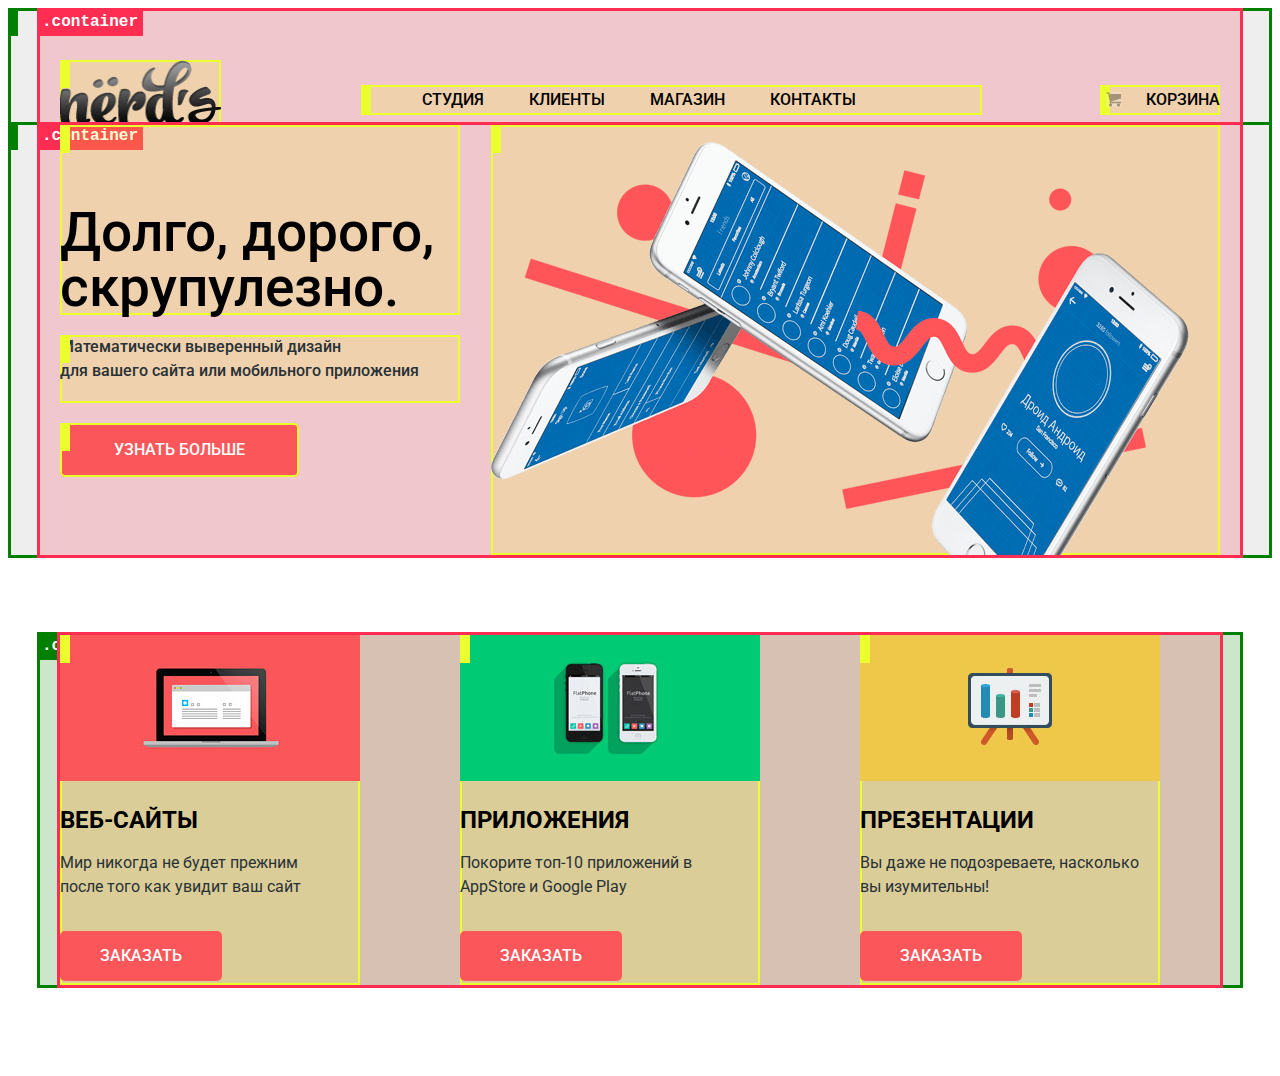
==== index.html @ 97972aae "add catalog to index.html" ====
<!DOCTYPE html>
<html lang="ru">
  <head>
    <meta charset="utf-8">
    <title>HTML Academy: Нёрдс</title>
    <link href="css/style.css" rel="stylesheet">
    <link href="https://fonts.googleapis.com/css?family=Roboto:400,500,700&amp;subset=cyrillic" rel="stylesheet"> 
  </head>
  <body>
    <header class="header">
      <div class="container clearfix">
        <div class="header-logo">
          <img src="img/nerds-logo.png" width="161" height="65" alt="nerd">
        </div>
        <nav class="navigation">
          <ul>
            <li>
              <a href="#">Студия</a>
            </li>
            <li>
              <a href="#">Клиенты</a>
            </li>
            <li>
              <a href="#">Магазин</a>
            </li>
            <li>
              <a href="#">Контакты</a>
            </li>
          </ul>
        </nav>
        <div class="user-block">
          <a class="login" href="#">Корзина</a>
        </div>
      </div>
    </header>
    
    <div class="slider">
      <div class="container clearfix">
        <div class="slider-slogan">
          <b>Долго, дорого, скрупулезно.</b>
        </div>
        <div class="slider-image">
           <img src="img/slide1.png" width="698" height="413">
        </div>
        <div class="slider-description">
          <p>Математически выверенный дизайн<br>для вашего сайта или мобильного приложения</p>
        </div>
        <a class="btn-large" href="#">Узнать больше</a>
      </div>
    </div>
  
    <main class="container">
      <div class="catalog clearfix">
        <div class="catalog-item">
          <div class="item-illustration">
            <img src="img/illustration-1.jpg" width="300" height="146">
          </div>
          <div class="item-category">            
            <h2>Веб-сайты</h2>
          </div>
          <div class="item-slogan">
            <p>Мир никогда не будет прежним<br>после того как увидит ваш сайт</p>
          </div>
          <a class="btn-small" href="#">Заказать</a>
        </div>
        <div class="catalog-item">
          <div class="item-illustration">
            <img src="img/illustration-2.jpg" width="300" height="146">
          </div>
          <div class="item-category">            
            <h2>Приложения</h2>
          </div>
          <div class="item-slogan">
            <p>Покорите топ-10 приложений в AppStore и Google Play</p>
          </div>
          <a class="btn-small" href="#">Заказать</a>
        </div>
        <div class="catalog-item">
          <div class="item-illustration">
            <img src="img/illustration-3.jpg" width="300" height="146">
          </div>
          <div class="item-category">            
            <h2>Презентации</h2>
          </div>
          <div class="item-slogan">
            <p>Вы даже не подозреваете, насколько вы изумительны!</p>
          </div>
          <a class="btn-small" href="#">Заказать</a>
        </div>
      </div>
    </main>
  </body>
</html>
---- css/style.css ----
.clearfix::after {
  content: "";

  display: table;
  clear: both;
}

.body {
  min-width: 1200px;
  font-family: 'Roboto', sans-serif;
}

.header {
  color: #000000;
  background-color: #eeeeee;
}

.container {
  width: 1160px;
  margin: 0 auto;
  padding: 0 20px;
}

.header-logo {
  float: left;
  width: 161px;
  height: 65px;
  margin-right: 140px;
  margin-top: 49px;
}

.navigation {
  float: left;
  width: 560px;
  /*height: 20px;*/
  margin-top: 74px;
  padding: 0;
  padding-left: 61px;
}

.navigation ul {
  margin: 0;
  padding: 0;
  list-style: none;
}

.navigation li {
  display: inline;
  margin-right: 41px;
}

.navigation li:last-child {
  margin-right: 0;
}

.header a {
  color: #000000;
  text-decoration: none;
  text-transform: uppercase;

  font-family: 'Roboto', sans-serif;
  font-size: 16px;
  line-height: 30px;
  font-weight: 500;
}

.user-block {
  float: right;
  width: 120px;
  margin-top: 74px;
}

.login {
  position: relative;
  display: inline-block;
  vertical-align: top;
  padding-left: 46px;

  color: #000000;
  font-family: 'Roboto', sans-serif;
  font-size: 16px;
  line-height: 30px;
  font-weight: 500;
}

.login::before {
  content: "";
  position: absolute;
  top: 7px;
  left: 6px;

  width: 15px;
  height: 15px;

  background: #eeeeee url(../img/cart-icon.png);
  opacity: 0.3;
}

.slider {
  min-height: 430px;
  background-color: #eeeeee;
  margin-bottom: 80px;
}

.slider-slogan {
  float: left;
  padding-top: 80px;
  width: 400px;
  margin-bottom: 20px;
}

.slider-slogan b{
  color: #000000;
  font-family: 'Roboto', sans-serif;
  font-size: 55px;
  line-height: 55px;
  font-weight: 500;
}

.slider-description {
  float: left;
  width: 400px;
  padding: 0;
  margin-bottom: 20px;
}

.slider-description p{
  margin: 0;
  margin-bottom: 20px;
  color: #283136;
  font-family: 'Roboto', sans-serif;
  font-size: 16px;
  line-height: 24px;
  font-weight: 500;
}

.slider-image {
  float: right;
  width: 698px;
  height: 413px;
  padding-right: 31px;
  padding-top: 17px;
}

.btn-large {
  display: inline-block;
  padding: 18px 54px;

  margin: 0;
  color: #283136;
  font-family: 'Roboto', sans-serif;
  font-size: 16px;
  line-height: 18px;
  font-weight: 500;

  color: #ffffff;
  text-transform: uppercase;
  text-decoration: none;

  background-color: #fb565a;
  border: none;
  border-radius: 5px;
  cursor: pointer;
}

.btn-small {
  display: inline-block;
  padding: 16px 40px;

  margin: 0;
  color: #283136;
  font-family: 'Roboto', sans-serif;
  font-size: 16px;
  line-height: 18px;
  font-weight: 500;

  color: #ffffff;
  text-transform: uppercase;
  text-decoration: none;

  background-color: #fb565a;
  border: none;
  border-radius: 5px;
  cursor: pointer;
}

.catalog {
  margin-bottom: 80px;
}

.catalog-item {
  float: left;
  width: 300px;
  height: 350px;
  margin-right: 100px
}

.catalog-item:last-child {
  float: right;
  margin-right: 60px
}

.item-illustration {
  margin-bottom: 20px;
}

.item-category {
  margin-bottom: 15px;
}

.item-category h2 {
  margin: 0;
  padding: 0;

  color: #000000;
  font-family: 'Roboto', sans-serif;
  font-size: 24px;
  line-height: 30px;
  font-weight: 700;
  text-transform: uppercase;
}

.item-slogan {
  margin-bottom: 32px;
}

.item-slogan p {
  margin-right: 10px;
  color: #283136;
  font-family: 'Roboto', sans-serif;
  font-size: 16px;
  line-height: 24px;
  font-weight: 400;
}
















body {
  padding: 3px;
}

body > *,
body > * > *,
body > * > * > * {
  position: relative;
}

body > *::before,
body > * > *::before,
body > * > * > *::before {
  content: "";
  position: absolute;

  height: 24px;
  padding: 2px 5px;

  font-weight: bold;
  font-size: 16px;
  line-height: 24px;
  font-family: "Courier New", monotype;
  white-space: nowrap;
}

body > *::before {
  top: -3px;
  left: -3px;
}

body > * > *::before {
  top: -3px;
  left: -3px;
}

body > * > * > *::before {
  top: 0;
  left: 0;
}

body > * {
  background: rgba(0, 128, 0, 0.2);
  box-shadow: 0 0 0 3px green;
}

body > *::before {
  color: white;

  background: green;
}

body > * > * {
  background: rgba(255, 45, 82, 0.2);
  box-shadow: 0 0 0 3px rgb(255, 45, 82);
}

body > * > *::before {
  color: white;

  background: rgb(255, 45, 82);
}

body > * > * > * {
  background: rgba(234, 255, 45, 0.2);
  box-shadow: inset 0 0 0 2px rgb(234, 255, 45);

}

body > * > * > *::before {
  color: black;

  background: rgb(234, 255, 45);
}

.main-header::before {
  content: ".main-header";
}

.container::before {
  content: ".container";
}

.main-header .container::before {
  top: auto;
  bottom: -28px;
}

.main-navigation::before {
  content: ".main-navigation";
}
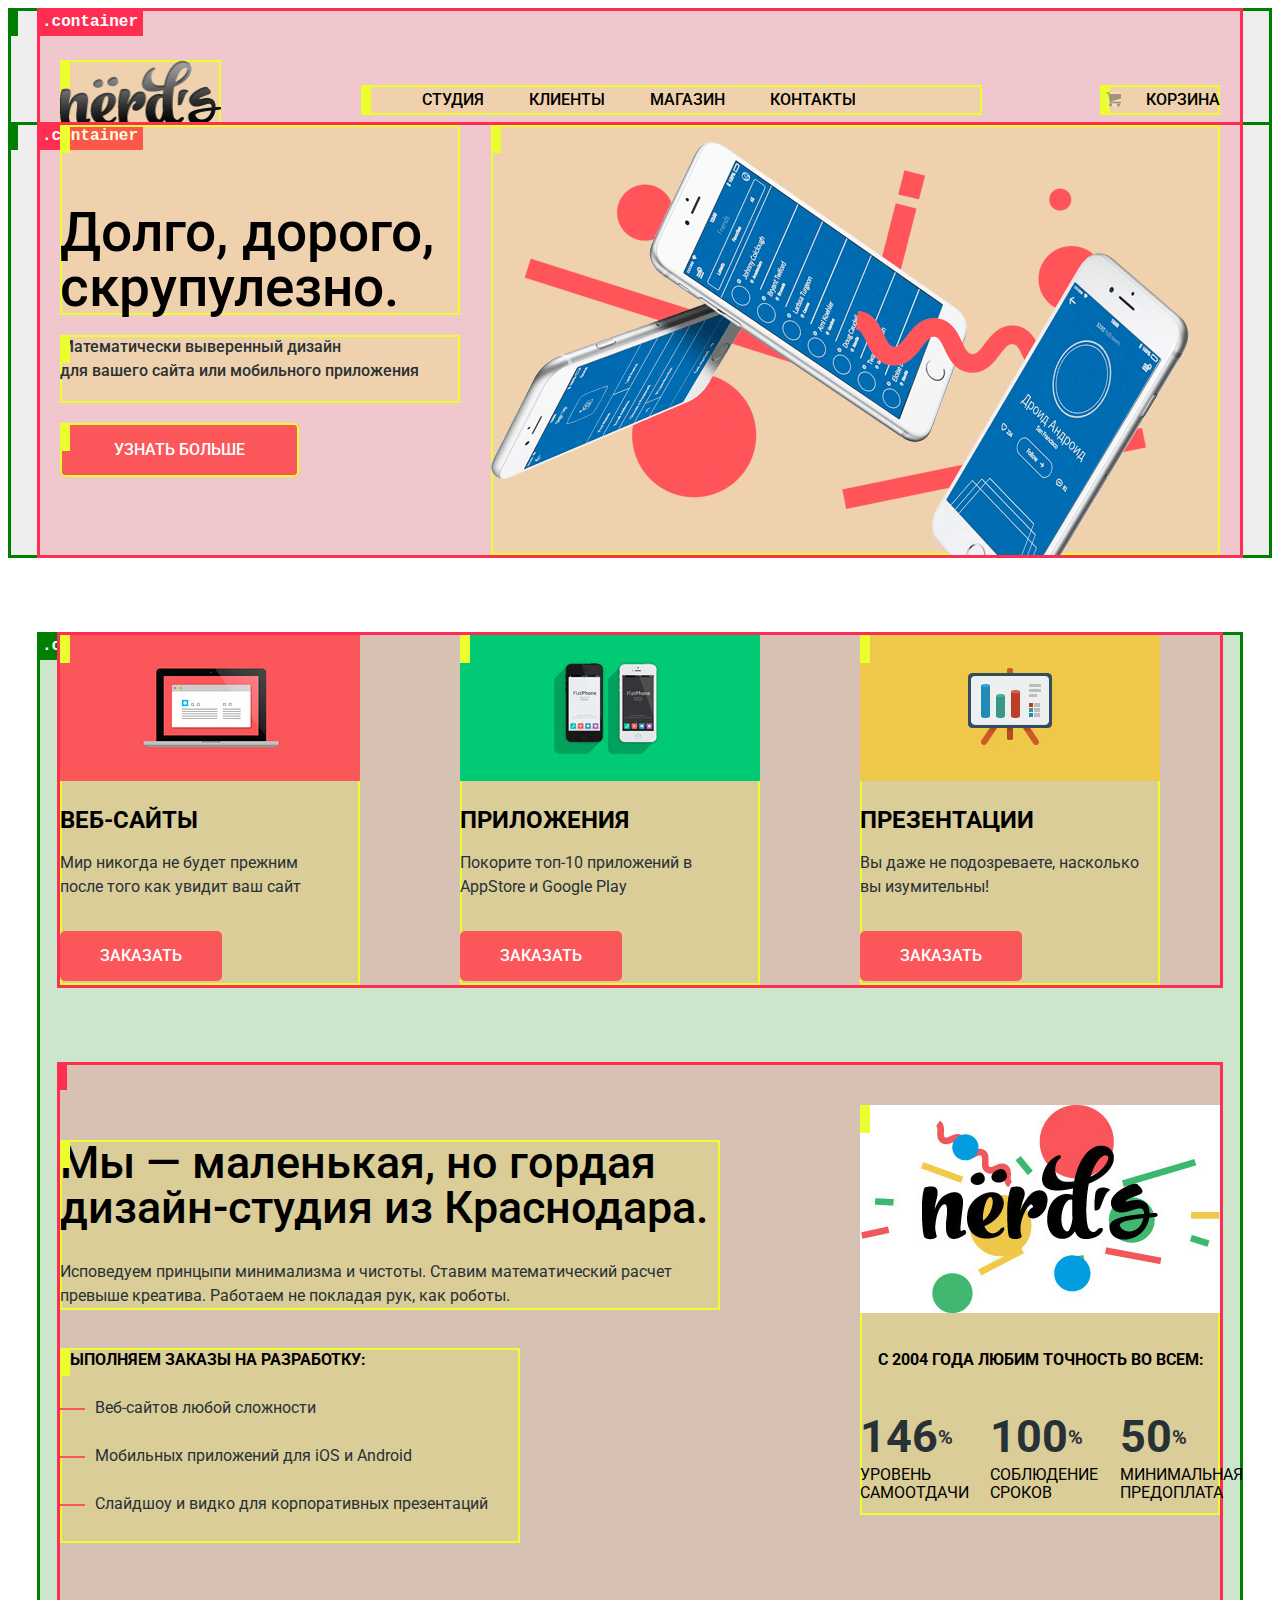
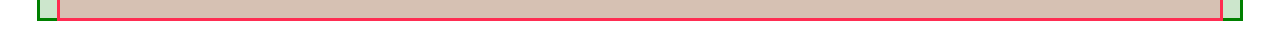
==== commit b693081f: "add studio to index.html" ====
--- a/index.html
+++ b/index.html
@@ -49,7 +49,8 @@
       </div>
     </div>
   
-    <main class="container">
+    <main class="container ">
+
       <div class="catalog clearfix">
         <div class="catalog-item">
           <div class="item-illustration">
@@ -88,6 +89,31 @@
           <a class="btn-small" href="#">Заказать</a>
         </div>
       </div>
+
+      <div class="studio clearfix">
+        <div class="studio-slogan">
+          <b>Мы — маленькая, но гордая дизайн-студия из Краснодара.</b>
+          <p>Исповедуем принцыпи минимализма и чистоты. Ставим математический расчет<br>превыше креатива. Работаем не покладая рук, как роботы.</p>
+        </div>
+        <div class="studio-progress">
+          <img src="img/nerds-illustration.jpg" width="360" height="208">
+          <p>С 2004 года любим точность во всем:</p>
+          <ul class="attainment">
+            <li><span>146</span><sup>%</sup><p>Уровень самоотдачи</p></li>
+            <li><span>100</span><sup>%</sup><p>Соблюдение сроков</p></li>
+            <li><span>50</span><sup>%</sup><p>Минимальная предоплата</p></li>
+          </ul>
+        </div>
+        <div class="studio-services">
+          <b>Выполняем заказы на разработку:</b>
+          <ul>
+            <li>Веб-сайтов любой сложности</li>
+            <li>Мобильных приложений для iOS и Android</li>
+            <li>Слайдшоу и видко для корпоративных презентаций</li>
+          </ul>
+        </div>
+      </div>
+
     </main>
   </body>
 </html>
--- a/css/style.css
+++ b/css/style.css
@@ -234,8 +234,153 @@
   font-weight: 400;
 }
 
-
-
+.studio {
+  padding-top: 40px;
+}
+
+.studio-slogan {
+  float: left;
+  width: 660px;
+  height: 170px;
+  margin-top: 35px;
+  margin-bottom: 38px;
+  margin-right: 140px;
+}
+
+.studio-slogan b {
+  color: #000000;
+  font-family: 'Roboto', sans-serif;
+  font-size: 45px;
+  line-height: 45px;
+  font-weight: 500;
+}
+
+.studio-slogan p {
+  margin-top: 30px;
+  color: #283136;
+  font-family: 'Roboto', sans-serif;
+  font-size: 16px;
+  line-height: 24px;
+  font-weight: 400;
+}
+
+.studio-progress {
+  float: right;
+  width: 360px;
+  height: 410px;
+}
+
+.studio-progress img {
+  margin-bottom: 15px;
+}
+
+.studio-progress p{
+  color: #000000;
+  font-family: 'Roboto', sans-serif;
+  font-size: 16px;
+  line-height: 24px;
+  font-weight: 700;
+  text-transform: uppercase;
+  padding-left: 18px;
+  margin-bottom: 30px;
+}
+
+.studio-progress li{
+  color: #283136;
+  font-family: 'Roboto', sans-serif;
+  font-size: 16px;
+  line-height: 18px;
+  font-weight: 400;
+}
+
+.attainment {
+  display: flex;
+  justify-content: space-between;
+  margin: 0;
+  padding: 0;
+  padding-top: 10px;
+  box-sizing: border-box;
+  list-style-type: none;
+}
+
+.attainment li {
+  margin: 0;
+  width: 100px;
+  font-size: 16px;
+  text-transform: none;
+  display: inline;
+  text-align: left;
+  font-weight: bold;
+  padding-top: 20px;
+}
+
+.attainment span {
+  font-size: 45px;
+  line-height: 10px;
+  margin: 0;
+  padding: 0;
+  text-align: left;
+}
+
+.attainment sup {
+  vertical-align: top;
+  font-size: 20px;
+  line-height: 10px;
+  margin: 0;
+}
+
+.attainment p {
+  margin: 0;
+  padding: 0;
+  padding-top: 10px;
+  font-weight: normal;
+  line-height: 18px;
+  font-size: inherit;
+}
+
+.studio-services {
+  float: left;
+  width: 460px;
+  margin-bottom: 75px;
+}
+
+.studio-services b {
+  color: #000000;
+  font-family: 'Roboto', sans-serif;
+  font-size: 16px;
+  line-height: 24px;
+  font-weight: 700;
+  text-transform: uppercase;
+
+  margin-bottom: 60px;
+}
+
+.studio-services ul {
+  margin-top: 27px;
+  margin-bottom: 0px;
+  padding: 0;
+  list-style: none;
+}
+
+.studio-services li {
+  color: #283136;
+  font-family: 'Roboto', sans-serif;
+  font-size: 16px;
+  line-height: 18px;
+  font-weight: 400;
+  margin-bottom: 30px;
+}
+
+.studio-services li::before {
+  content: "";
+  display: inline-block;
+  vertical-align: middle;
+  box-sizing: border-box;
+  width: 25px;
+  height: 2px;
+  margin-right: 10px;
+  background-color: #fb565a;
+}
 
 
 
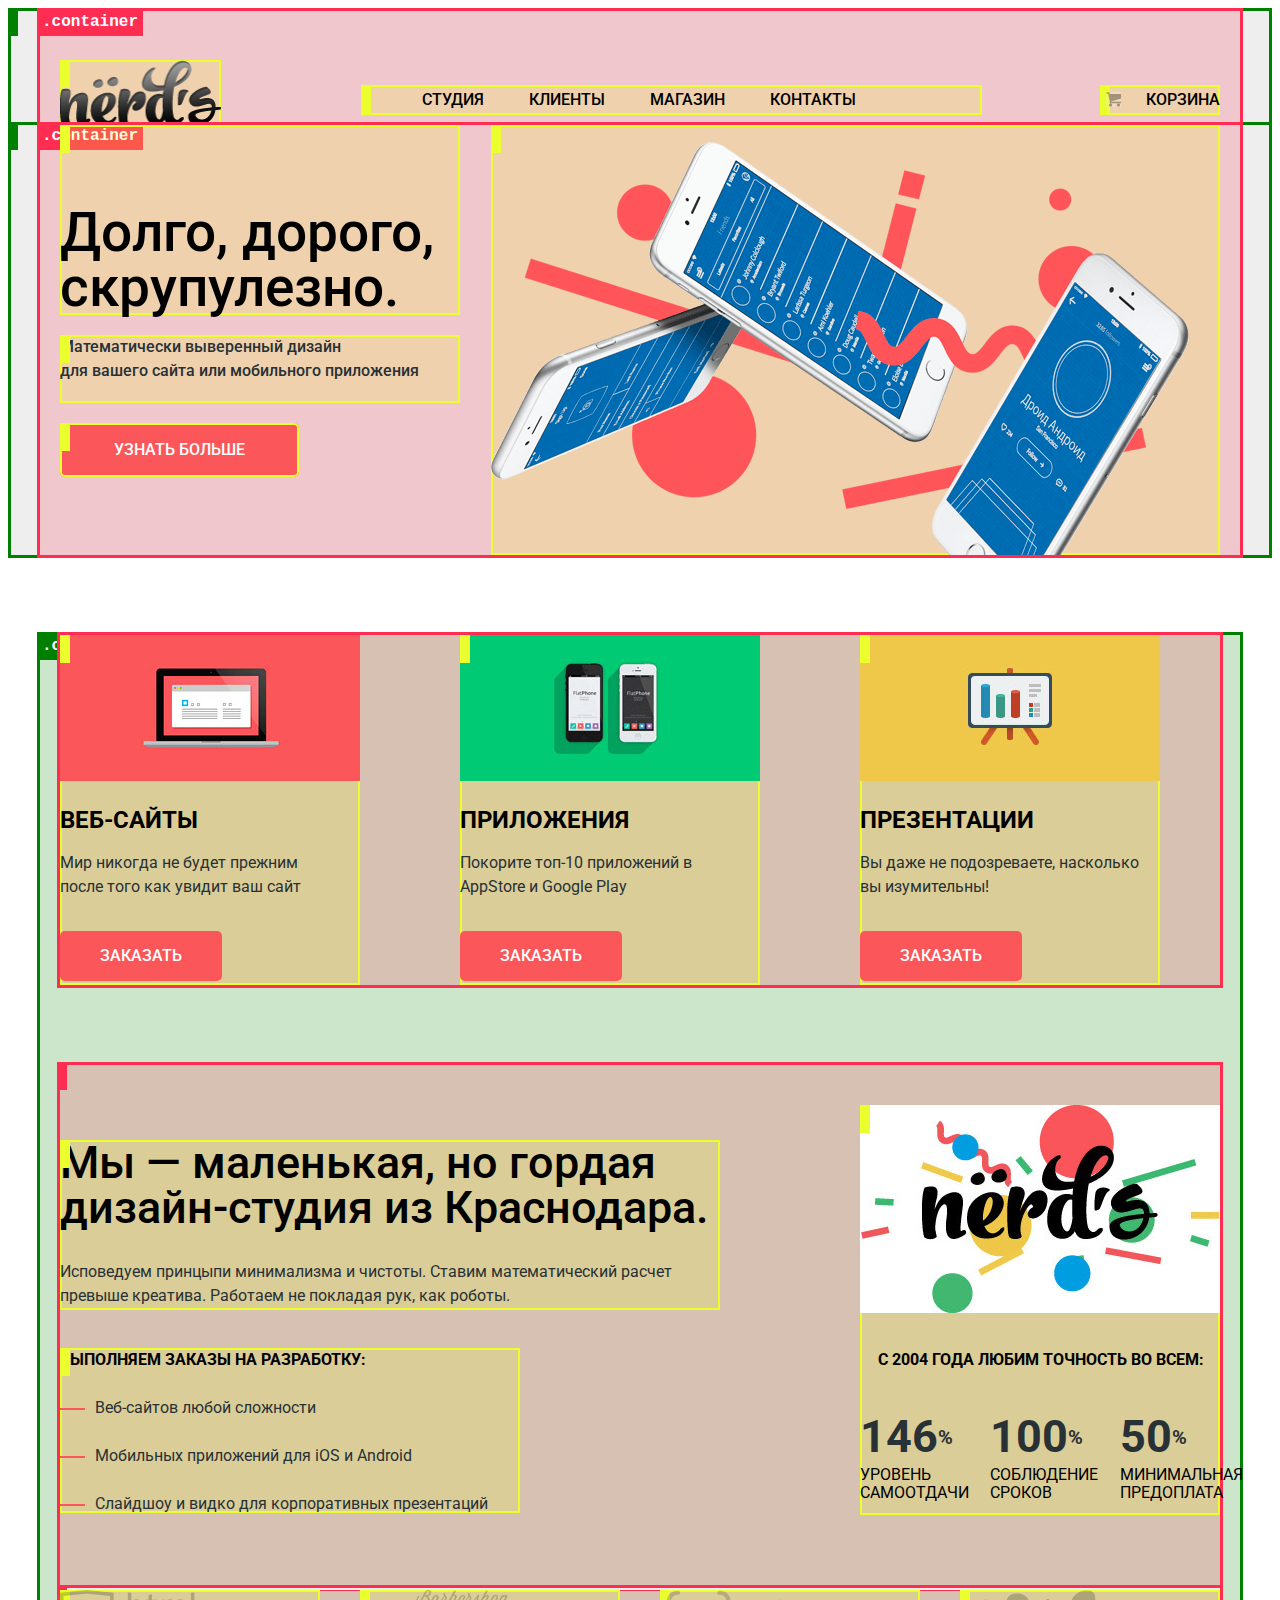
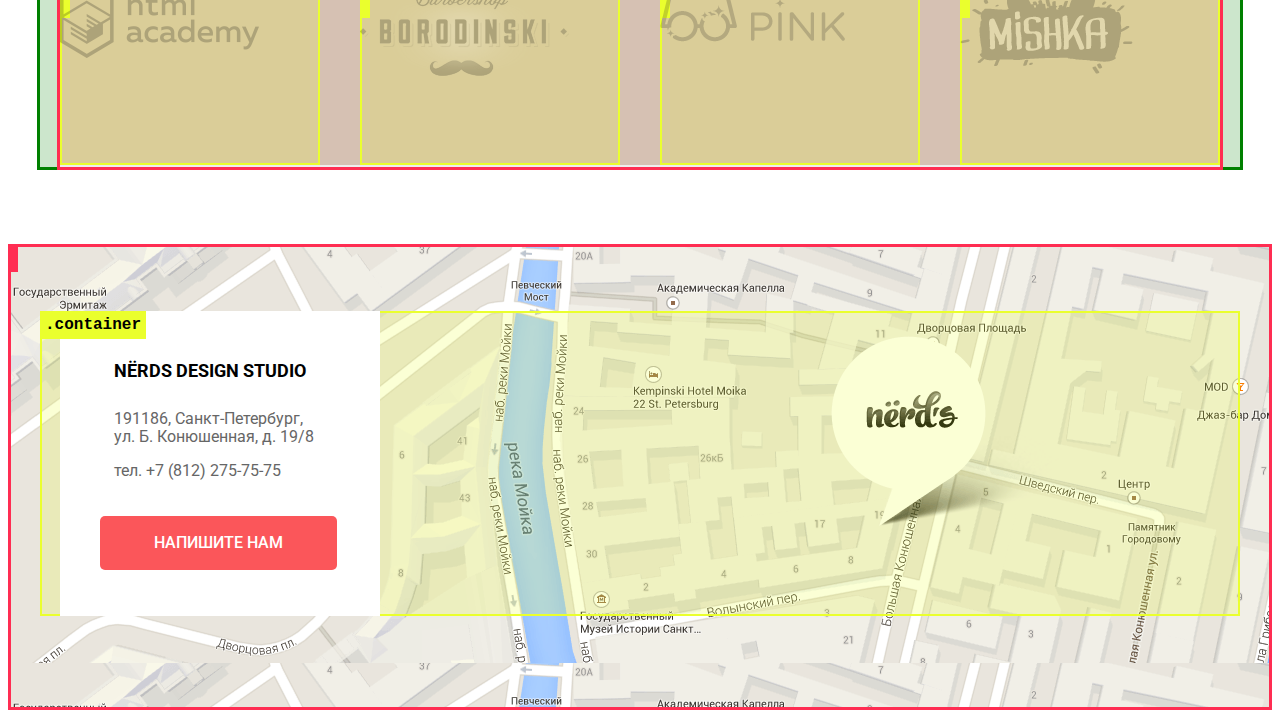
==== commit 7c814f37: "add footer-map and clients to index.html" ====
--- a/index.html
+++ b/index.html
@@ -49,7 +49,7 @@
       </div>
     </div>
   
-    <main class="container ">
+    <main class="container main">
 
       <div class="catalog clearfix">
         <div class="catalog-item">
@@ -114,6 +114,25 @@
         </div>
       </div>
 
+      <div class="clients clearfix">
+        <div class="clients-logo"><img src="img/logo-1.png" width="199" height="68"></div>
+        <div class="clients-logo"><img src="img/logo-2.png" width="209" height="90"></div>
+        <div class="clients-logo"><img src="img/logo-3.png" width="185" height="52"></div>
+        <div class="clients-logo"><img src="img/logo-4.png" width="173" height="84"></div>
+      </div>
     </main>
+
+    <footer>
+      <div class="map">
+        <div class="container">
+          <form class="write-us">
+            <h4>Nёrds Design Studio</h4>
+            <p>191186, Санкт-Петербург,<br>ул. Б. Конюшенная, д. 19/8</p>
+            <p class="phone">тел. +7 (812) 275-75-75</p>
+            <div class="btn-footer"><a class="btn-large" href="#">Напишите нам</a></div>
+          </div>
+        </div>
+      </div>
+    </footer>
   </body>
 </html>
--- a/css/style.css
+++ b/css/style.css
@@ -185,6 +185,10 @@
   cursor: pointer;
 }
 
+.main {
+  margin-bottom: 80px;
+}
+
 .catalog {
   margin-bottom: 80px;
 }
@@ -369,6 +373,10 @@
   line-height: 18px;
   font-weight: 400;
   margin-bottom: 30px;
+}
+
+.studio-services li:last-child {
+  margin-bottom: 0;
 }
 
 .studio-services li::before {
@@ -382,8 +390,70 @@
   background-color: #fb565a;
 }
 
-
-
+.clients {
+  border-top: 2px solid #eeeeee;
+  border-bottom: 2px solid #eeeeee;
+}
+
+.clients-logo {
+  box-sizing: border-box;
+  float: left;
+  width: 260px;
+  height: 175px;
+  margin-right: 40px;
+}
+
+.clients-logo:last-child {
+  float: right;
+  margin-right: 0;
+}
+
+.clients-logo img {
+  opacity: 0.2;
+}
+
+.map {
+  height: 420px;
+  background: #eeeeee url(../img/map.png);
+  padding-top: 40px;
+}
+
+.write-us {
+  margin: 0;
+  padding: 0;
+
+  height: 305px;
+  width: 320px;
+  background-color: #ffffff;
+}
+
+.write-us h4 {
+  font-family: 'Roboto', sans-serif;
+  width: 213px;
+  margin-left: auto;
+  margin-right: auto;
+  padding-top: 45px;
+  font-size: 18px;
+  line-height: 30px;
+  text-transform: uppercase;
+}
+
+.write-us p {
+  width: 213px;
+  margin-left: auto;
+  margin-right: auto;
+  color: #666666;
+  font-family: 'Roboto', sans-serif;
+  font-size: 16px;
+  line-height: 18px;
+  font-weight: 400;
+  text-decoration: none;
+}
+
+.btn-footer {
+  padding-left: 40px;
+  padding-top: 20px;
+}
 
 
 
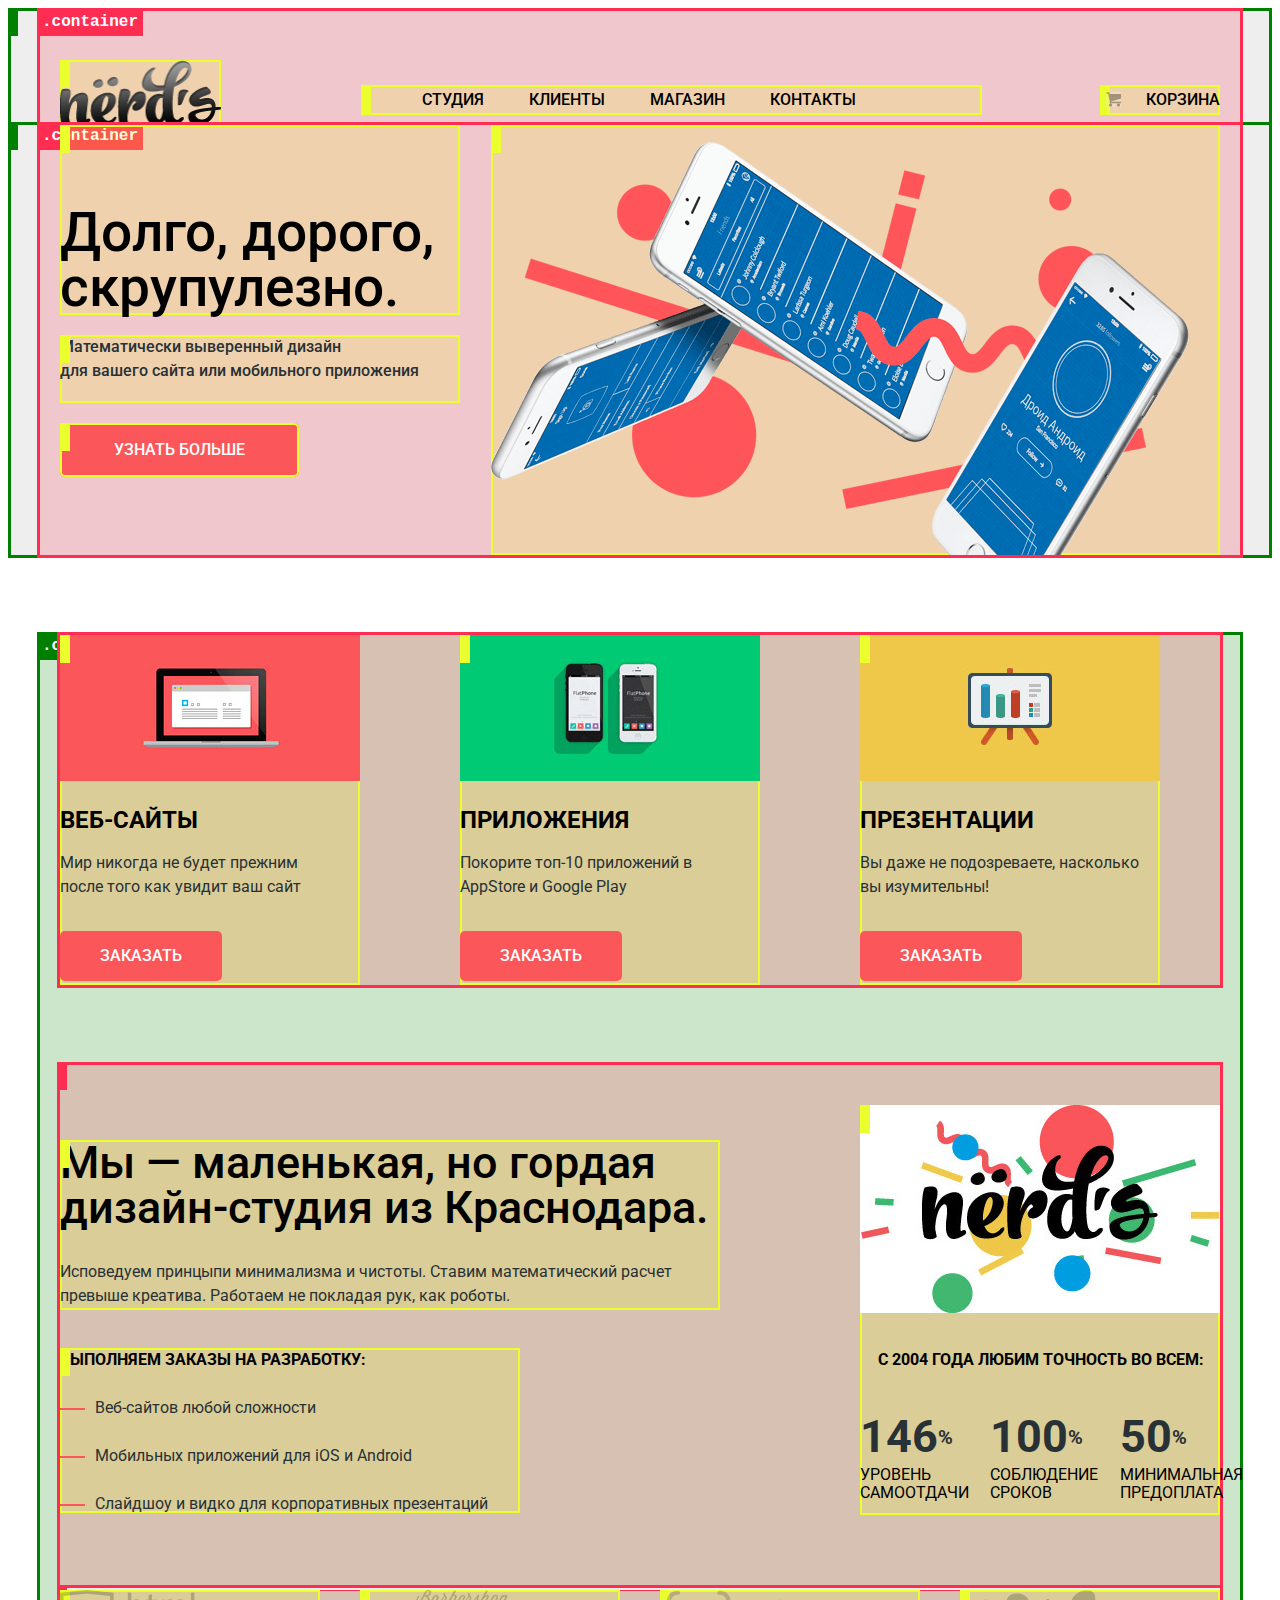
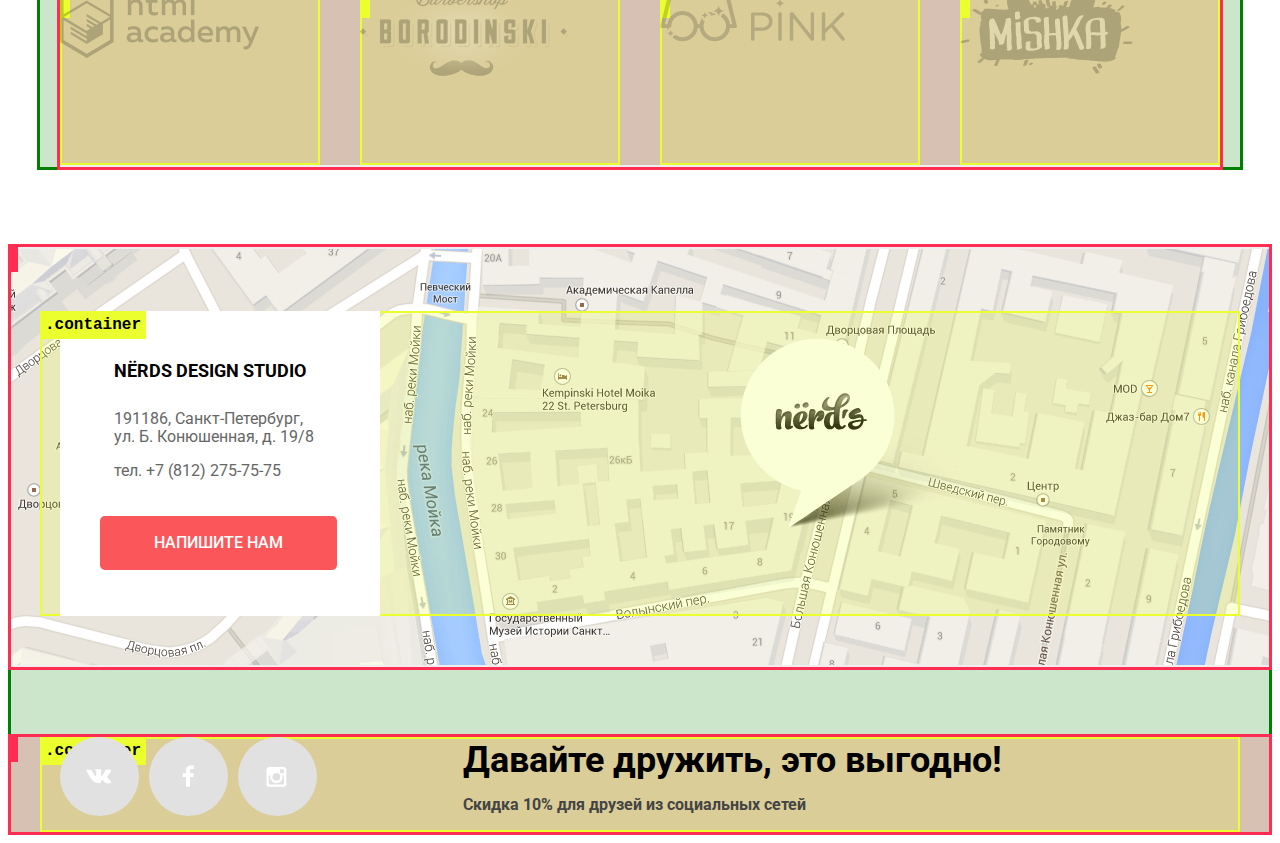
==== commit 5f46645c: "add footer" ====
--- a/index.html
+++ b/index.html
@@ -123,6 +123,7 @@
     </main>
 
     <footer>
+      
       <div class="map">
         <div class="container">
           <form class="write-us">
@@ -133,6 +134,21 @@
           </div>
         </div>
       </div>
+
+      <div class="social">
+        <div class="container clearfix">
+          <div class="social-list">
+            <a href="#" class="social-btn social-btn-vk"><i></i>Вконтакте</a>
+            <a href="#" class="social-btn social-btn-fb"><i></i>Фейсбук</a>
+            <a href="#" class="social-btn social-btn-inst"><i></i>Инстаграм</a>
+          </div>
+          <div class="social-slogan">
+            <b>Давайте дружить, это выгодно!</b>
+            <p>Скидка 10% для друзей из социальных сетей</p>
+          </div>
+        </div>    
+      </div>
+
     </footer>
   </body>
 </html>
--- a/css/style.css
+++ b/css/style.css
@@ -413,8 +413,9 @@
 }
 
 .map {
-  height: 420px;
-  background: #eeeeee url(../img/map.png);
+  height: 380px;
+  background: #eeeeee url(../img/map.png) no-repeat;
+  background-position: center;
   padding-top: 40px;
 }
 
@@ -455,6 +456,80 @@
   padding-top: 20px;
 }
 
+.social {
+  margin-top: 70px;
+}
+
+.social-list {
+  float: left;
+  margin-right: 140px;
+}
+
+.social-btn {
+  position: relative;
+  display: inline-block;
+  width: 79px;
+  height: 79px;
+  margin-right: 6px;
+  font-size: 0;
+  vertical-align: top;
+  text-decoration: none;
+  border-radius: 50%;
+  background-color: #e1e1e1;
+}
+
+.social-btn-vk i {
+  position: absolute;
+  display: block;
+  width: 26px;
+  height: 15px;
+  top: 32px;
+  left: 26px;
+  margin-right: 6px;
+  background: url("../img/vk-icon.png") no-repeat center;
+}
+
+.social-btn-fb i {
+  position: absolute;
+  display: block;
+  width: 12px;
+  height: 22px;
+  top: 28px;
+  left: 33px;
+  background: url("../img/fb-icon.png") no-repeat center;
+}
+
+.social-btn-inst i {
+  position: absolute;
+  display: block;
+  width: 21px;
+  height: 21px;
+  top: 29px;
+  left: 28px;
+  background: url("../img/insta-icon.png") no-repeat center;
+}
+
+.social-slogan {
+  float: left;
+  padding-top: 5px;
+}
+
+.social-slogan b {
+  color: #000000;
+  font-family: 'Roboto', sans-serif;
+  font-size: 36px;
+  line-height: 36px;
+  font-weight: 700;
+}
+
+.social-slogan p {
+  color: #444444;
+  font-family: 'Roboto', sans-serif;
+  font-size: 16px;
+  line-height: 22px;
+  font-weight: 700;
+}
+
 
 
 
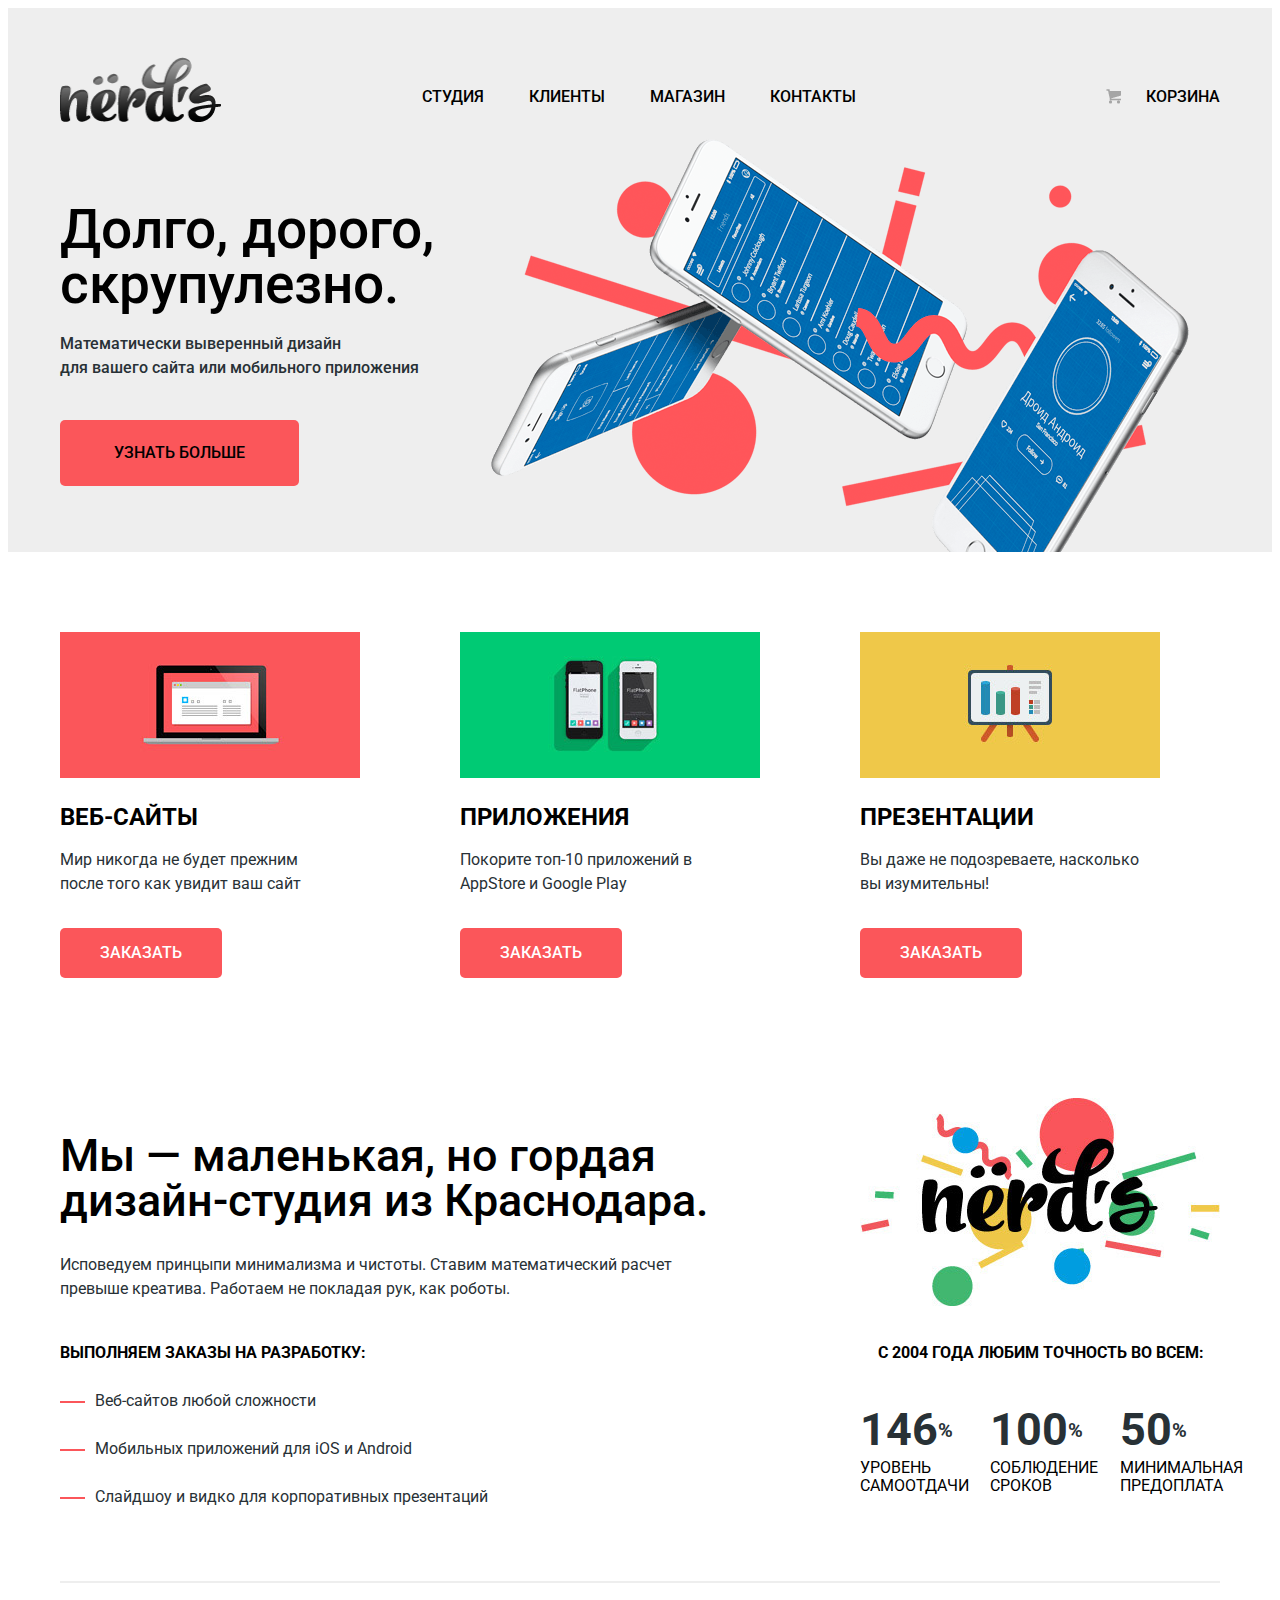
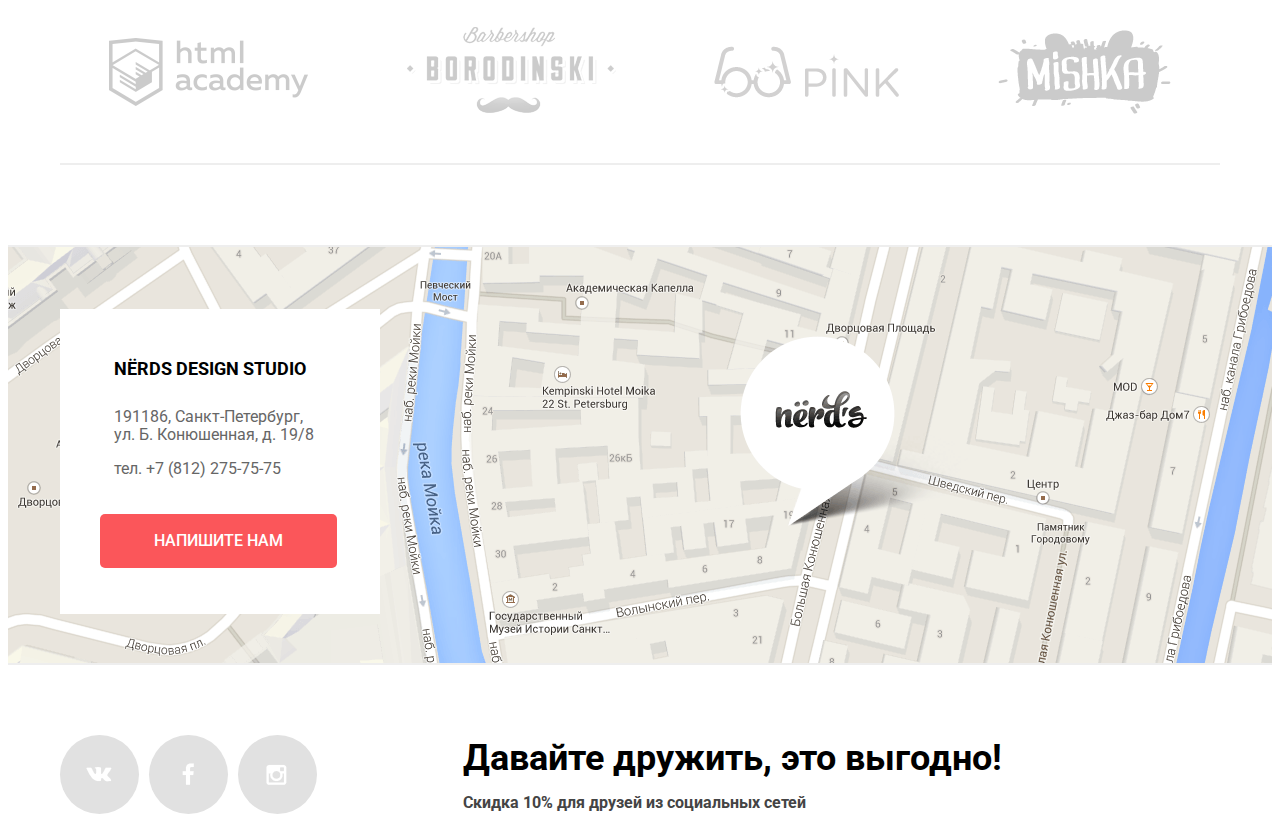
==== commit 7f9e1621: "done catalog.html and some fixs" ====
--- a/index.html
+++ b/index.html
@@ -32,27 +32,27 @@
           <a class="login" href="#">Корзина</a>
         </div>
       </div>
+
+      <div class="slider">
+        <div class="container clearfix">
+          <div class="slider-slogan">
+            <b>Долго, дорого, скрупулезно.</b>
+          </div>
+          <div class="slider-image">
+             <img src="img/slide1.png" width="698" height="413">
+          </div>
+          <div class="slider-description">
+            <p>Математически выверенный дизайн<br>для вашего сайта или мобильного приложения</p>
+          </div>
+          <a class="btn-large" href="#">Узнать больше</a>
+        </div>
+      </div>
     </header>
-    
-    <div class="slider">
-      <div class="container clearfix">
-        <div class="slider-slogan">
-          <b>Долго, дорого, скрупулезно.</b>
-        </div>
-        <div class="slider-image">
-           <img src="img/slide1.png" width="698" height="413">
-        </div>
-        <div class="slider-description">
-          <p>Математически выверенный дизайн<br>для вашего сайта или мобильного приложения</p>
-        </div>
-        <a class="btn-large" href="#">Узнать больше</a>
-      </div>
-    </div>
   
     <main class="container main">
 
-      <div class="catalog clearfix">
-        <div class="catalog-item">
+      <div class="main-catalog clearfix">
+        <div class="catalog-price">
           <div class="item-illustration">
             <img src="img/illustration-1.jpg" width="300" height="146">
           </div>
@@ -64,7 +64,7 @@
           </div>
           <a class="btn-small" href="#">Заказать</a>
         </div>
-        <div class="catalog-item">
+        <div class="catalog-price">
           <div class="item-illustration">
             <img src="img/illustration-2.jpg" width="300" height="146">
           </div>
@@ -76,7 +76,7 @@
           </div>
           <a class="btn-small" href="#">Заказать</a>
         </div>
-        <div class="catalog-item">
+        <div class="catalog-price">
           <div class="item-illustration">
             <img src="img/illustration-3.jpg" width="300" height="146">
           </div>
@@ -114,7 +114,7 @@
         </div>
       </div>
 
-      <div class="clients clearfix">
+      <div class="clients">
         <div class="clients-logo"><img src="img/logo-1.png" width="199" height="68"></div>
         <div class="clients-logo"><img src="img/logo-2.png" width="209" height="90"></div>
         <div class="clients-logo"><img src="img/logo-3.png" width="185" height="52"></div>
@@ -131,7 +131,7 @@
             <p>191186, Санкт-Петербург,<br>ул. Б. Конюшенная, д. 19/8</p>
             <p class="phone">тел. +7 (812) 275-75-75</p>
             <div class="btn-footer"><a class="btn-large" href="#">Напишите нам</a></div>
-          </div>
+          </form>
         </div>
       </div>
 
--- a/css/style.css
+++ b/css/style.css
@@ -14,6 +14,7 @@
 .header {
   color: #000000;
   background-color: #eeeeee;
+  margin-bottom: 60px;
 }
 
 .container {
@@ -33,7 +34,6 @@
 .navigation {
   float: left;
   width: 560px;
-  /*height: 20px;*/
   margin-top: 74px;
   padding: 0;
   padding-left: 61px;
@@ -189,18 +189,17 @@
   margin-bottom: 80px;
 }
 
-.catalog {
+.main-catalog {
   margin-bottom: 80px;
 }
 
-.catalog-item {
+.catalog-price {
   float: left;
   width: 300px;
-  height: 350px;
   margin-right: 100px
 }
 
-.catalog-item:last-child {
+.catalog-price:last-child {
   float: right;
   margin-right: 60px
 }
@@ -391,25 +390,67 @@
 }
 
 .clients {
+  display: flex;
+  flex-direction: row;
+  flex-wrap: wrap;
+  justify-content: space-around;
+  align-items: center;
+
+  margin-bottom: 80px;
+  min-height: 178px;
+  padding-top: 2px;
+
   border-top: 2px solid #eeeeee;
   border-bottom: 2px solid #eeeeee;
 }
 
-.clients-logo {
+.clients a {
+  display: flex;
+  position: relative;
   box-sizing: border-box;
-  float: left;
+  width: 280px;
+  margin-right: 20px;
+  padding-right: 20px;
+  margin-bottom: 3px;
+}
+
+.clients a:nth-child(4n) {
+  padding-right: 0;
   width: 260px;
-  height: 175px;
-  margin-right: 40px;
-}
-
-.clients-logo:last-child {
-  float: right;
   margin-right: 0;
 }
 
-.clients-logo img {
+.clients a::after {
+  content: "";
+  position: absolute;
+
+  width: 2px;
+  height: 52px;
+
+  top: 50%;
+  left: 278px;
+  margin-top: -26px;
+  background-color: #eeeeee;
+}
+
+.clients a:nth-child(4n)::after {
+  content: "";
+  display: none;
+}
+
+.clients img {
+  margin-left: auto;
+  margin-right: auto;
+
   opacity: 0.2;
+}
+
+.clients img:hover {
+  opacity: 1;
+}
+
+.clients img:active {
+  opacity: 0.1;
 }
 
 .map {
@@ -530,103 +571,526 @@
   font-weight: 700;
 }
 
-
-
-
-
-
-
-
-
-
-body {
-  padding: 3px;
-}
-
-body > *,
-body > * > *,
-body > * > * > * {
+.catalog-title {
+  font-family: 'Roboto', sans-serif;
+  font-size: 55px;
+  line-height: 55px;
+  font-weight: 500;
+  color: #000000;
+
+  text-align: center;
+
+  clear: both;
+  width: 760px;
+  margin: 0 auto;
+  padding-top: 75px;
+  padding-bottom: 110px;
+}
+
+.catalog-left-column {
+  float: left;
+  width: 300px;
+}
+
+.catalog-right-column {
+  float: right;
+  width: 760px;
+}
+
+.filters {
+  font-family: Roboto, sans-serif;
+}
+
+ .filters h2 {
+  margin: 0;
+  margin-bottom: 52px;
+
+  font-size: 18px;
+  line-height: 30px;
+  font-weight: 700;
+  color: #000000;
+  text-transform: uppercase;
+ }
+
+ .filter-price {
+   width: 260px;
+   margin-bottom: 60px;
+ }
+
+ .range-controls {
   position: relative;
-}
-
-body > *::before,
-body > * > *::before,
-body > * > * > *::before {
+  height: 41px;
+  border-radius: 5px;
+  background: #eeeeee;
+  padding-top: 39px;
+  padding-right: 20px;
+  padding-left: 20px;
+  margin-bottom: 15px;
+}
+
+.range-controls .scale {
+  height: 2px;
+  background: #d7dcde;
+}
+
+.range-controls .bar {
+  width: 100%;
+  height: 2px;
+  background: #00ca74;
+}
+
+.range-controls .bar-control {
+  position: absolute;
+  top: 30px;
+  left: 0px;
+  width: 4px;
+  height: 4px;
+  border: 8px solid #fff;
+  cursor: pointer;
+  border-radius: 50%;
+  background: #ababab;
+  box-shadow: 0 2px 1px 0 #cccdcd;
+}
+
+.range-controls .bar-control-min {
+  left: 20px;
+}
+
+.range-controls .bar-control-max {
+  left: 222px;
+}
+
+.price-controls label {
+  display: inline-block;
+  width: 115px;
+  font-size: 16px;
+}
+
+.min-price {
+  margin-right: 25px;
+}
+
+.price-controls input {
+  font-size: 16px;
+  width: 60px;
+  margin-left: 10px;
+  padding: 8px 10px;
+  text-align: center;
+  color: #283136;
+  border: none;
+  border-radius: 5px;
+  background: #eeeeee;
+  outline: none;
+}
+
+.filter-grid {
+  margin-bottom: 50px;
+}
+
+.filter-grid h2 {
+  margin-bottom: 18px;
+}
+
+.filter-grid label {
+  cursor: pointer;
+  color: #283136;
+}
+
+.filter-grid label:hover {
+  color: #000000;
+}
+
+.filter-grid label::before {
   content: "";
+  display: inline-block;
+  vertical-align: middle;
+  margin-right: 10px;
+  width: 25px;
+  height: 25px;
+  background: url("../img/radio-off.png") no-repeat center;
+  opacity: 0.4;
+}
+
+input[name="grid-select"]:checked + label::before {
+  background: url("../img/radio-on.png") no-repeat center;
+  opacity: 1;
+}
+
+input[name="grid-select"]:checked + label {
+  color: #000000;
+}
+
+
+.filter-grid label:hover {
+  color: #000000;
+}
+
+.filter-features {
+   margin-bottom: 50px;
+}
+
+.filter-features h2 {
+  margin-bottom: 18px;
+}
+
+.filter-features label {
+  cursor: pointer;
+  color: #283136;
+}
+
+.filter-features label:hover {
+  color: #000000;
+}
+
+.filter-features label::before {
+  content: "";
+  display: inline-block;
+  vertical-align: middle;
+  margin-right: 10px;
+  width: 23px;
+  height: 23px;
+  background: url("../img/checkbox-off.png") no-repeat center;
+  opacity: 0.4;
+}
+
+.filter-checkbox:checked + label::before {
+  width: 27px;
+  height: 23px;
+  margin-right: 6px;
+  background: url("../img/checkbox-on.png") no-repeat center;
+  opacity: 1;
+}
+
+.filter-checkbox:checked + label {
+  color: #000000;
+}
+
+.show-it {
+  width: 260px;
+  box-sizing: border-box;
+  padding: 17px 88px 15px;
+  background-color: #eeeeee;
+  color: #000000;
+  font-weight: 500;
+  outline: none;
+  border: none;
+ }
+
+.show-it:hover {
+  background-color: #dfdfdf;
+ }
+
+ .show-it:active {
+  box-shadow: inset 0 3px 0 0 #bfbfbf;
+  background-color: #d5d5d5;
+  color: rgba(0,0,0,0.3);
+ }
+
+.sort {
+  margin-bottom: 56px;
+ }
+
+.sort h2 {
+  float: left;
+  width: 200px;
+  margin: 0;
+
+  font-size: 18px;
+  line-height: 18px;
+  font-weight: 700;
+  text-transform: uppercase;
+ }
+
+.sort-nav {
+  float: right;
+  width: 500px;
+  font-size: 0;
+  line-height: 18px;
+  text-align: right;
+  margin: 0;
+  padding: 0;
+}
+
+.sort-btn {
+  display: inline-block;
+  vertical-align: top;
+  margin: 0;
+  margin-right: 28px;
+  padding: 0;
+  border: none;
+  outline: none;
+  background: none;
+  cursor: pointer;
+
+  font-size: 14px;
+  line-height: 18px;
+  font-weight: 400;
+  color: #000000;
+  text-transform: uppercase;
+  opacity: 0.3;
+}
+
+.btn-decrease {
+  font-size: 0;
+  width: 9px;
+  height: 9px;
+  margin: 0;
+  margin-right: 20px;
+  vertical-align: middle;
+  background: url("../img/max-min-btn.png") no-repeat 0 top;
+  opacity: 0.3;
+}
+
+.btn-increase {
+  font-size: 0;
+  width: 9px;
+  height: 9px;
+  margin: 0;
+  vertical-align: middle;
+  background: url("../img/min-max-btn.png") no-repeat 0 top;
+  opacity: 0.3;
+}
+
+.sort-btn:hover,
+.btn-decrease:hover,
+.btn-increase:hover {
+  opacity: 0.6;
+}
+
+.sort-btn:active,
+.btn-decrease:active,
+.btn-increase:active {
+  opacity: 1;
+}
+
+.catalog {
+  width: 760px;
+  margin-bottom: 60px;
+}
+
+.catalog-item {
+  position: relative;
+  float: left;
+  width: 360px;
+  padding-top: 40px;
+  margin-right: 40px;
+  margin-bottom: 36px;
+  line-height: 0;
+}
+
+.catalog-item::before {
+  content: "";
+
   position: absolute;
-
-  height: 24px;
-  padding: 2px 5px;
-
-  font-weight: bold;
-  font-size: 16px;
-  line-height: 24px;
-  font-family: "Courier New", monotype;
-  white-space: nowrap;
-}
-
-body > *::before {
-  top: -3px;
-  left: -3px;
-}
-
-body > * > *::before {
-  top: -3px;
-  left: -3px;
-}
-
-body > * > * > *::before {
+  width: 360px;
+  height: 40px;
+
+
   top: 0;
   left: 0;
-}
-
-body > * {
-  background: rgba(0, 128, 0, 0.2);
-  box-shadow: 0 0 0 3px green;
-}
-
-body > *::before {
-  color: white;
-
-  background: green;
-}
-
-body > * > * {
-  background: rgba(255, 45, 82, 0.2);
-  box-shadow: 0 0 0 3px rgb(255, 45, 82);
-}
-
-body > * > *::before {
-  color: white;
-
-  background: rgb(255, 45, 82);
-}
-
-body > * > * > * {
-  background: rgba(234, 255, 45, 0.2);
-  box-shadow: inset 0 0 0 2px rgb(234, 255, 45);
-
-}
-
-body > * > * > *::before {
-  color: black;
-
-  background: rgb(234, 255, 45);
-}
-
-.main-header::before {
-  content: ".main-header";
-}
-
-.container::before {
-  content: ".container";
-}
-
-.main-header .container::before {
-  top: auto;
-  bottom: -28px;
-}
-
-.main-navigation::before {
-  content: ".main-navigation";
-}+  background: url("../img/browser.png") no-repeat center;
+  opacity: 0.12;
+}
+
+.catalog-item:nth-child(2n) {
+  margin-right: 0;
+}
+
+.catalog-item:nth-last-child(2),
+.catalog-item:last-child {
+  margin-bottom: 0;
+}
+
+.catalog-item-hover {
+  display: none;
+  position: absolute;
+  left: 0;
+  bottom: 0;
+
+  width: 360px;
+
+  background-color: #eeeeee;
+  padding-top: 1px;
+  padding-bottom: 1px;
+}
+
+.catalog-item-hover h2 {
+  font-size: 18px;
+  line-height: 30px;
+  font-weight: 700;
+  color: #000000;
+  text-transform: uppercase;
+
+  width: 160px;
+  margin: 0 auto;
+  margin-top: 31px;
+  margin-bottom: 20px;
+
+  text-align: center;
+}
+
+.catalog-item-hover a {
+  text-decoration: none;
+  color: #000000;
+}
+
+.catalog-item-hover p {
+  width: 240px;
+  margin: 0 auto;
+  margin-bottom: 28px;
+  text-align: center;
+
+  font-size: 16px;
+  line-height: 18px;
+  font-weight: 400;
+  color: #666666;
+}
+
+.buy-it {
+  width: 200px;
+  margin: 0 auto;
+  margin-bottom: 41px;
+  padding: 17px 57px 15px;
+  box-sizing: border-box;
+
+  font-size: 16px;
+  line-height: 18px;
+  font-weight: 500;
+  color: #ffffff;
+  background-color: #fb565a;
+  outline: none;
+}
+
+.buy-it:hover {
+  background-color: #e74246;
+}
+
+.buy-it:active {
+  box-shadow: inset 0 3px 0 0 #c13135;
+  background-color: #d7373b;
+  color: rgba(255,255,255,0.3);
+}
+
+.catalog-item:hover .catalog-item-hover,
+.catalog-item-hover:hover {
+  display: block;
+}
+
+.catalog-item:hover::before {
+  opacity: 1;
+}
+
+.catalog-item:hover {
+  box-shadow: 0 7px 8px -2px #cfcfcf;
+}
+
+
+.pages {
+  width: 460px;
+  margin-bottom: 60px;
+}
+
+.pages ul {
+  margin: 0;
+  padding: 0;
+  list-style: none;
+
+  font-size: 0;
+}
+
+.pages li {
+  display: inline-block;
+  margin-right: 10px;
+
+  vertical-align: top;
+
+  font-size: 16px;
+  line-height: 18px;
+  font-weight: 500;
+  text-transform: uppercase;
+}
+
+.pages li:last-child {
+  margin-right: 0;
+}
+
+.pages a {
+  display: block;
+  /*padding-bottom: 10px;*/
+
+
+  color: #000000;
+  text-decoration: none;
+}
+
+.page-btn {
+  width: 50px;
+  box-sizing: border-box;
+  padding: 17px 21px 15px;
+  background-color: #eeeeee;
+  border-radius: 3px;
+  text-align: center;
+  vertical-align: middle;
+
+  font-family: Roboto, sans-serif;
+  font-size: 16px;
+  line-height: 18px;
+  font-weight: 500;
+  color: #000000;
+}
+
+.page-btn:hover {
+  background-color: #dfdfdf;
+ }
+
+ .page-btn:active {
+  box-shadow: inset 0 3px 0 0 #bfbfbf;
+  background-color: #d5d5d5;
+  color: rgba(0,0,0,0.3);
+ }
+
+.page-btn-next {
+  width: 260px;
+  box-sizing: border-box;
+  padding: 17px 78px 15px;
+  background-color: #eeeeee;
+  border-radius: 3px;
+
+  font-family: Roboto, sans-serif;
+  font-size: 16px;
+  line-height: 18px;
+  font-weight: 500;
+  color: #000000;
+}
+
+.page-btn-next:hover {
+  background-color: #dfdfdf;
+ }
+
+ .page-btn-next:active {
+  box-shadow: inset 0 3px 0 0 #bfbfbf;
+  background-color: #d5d5d5;
+  color: rgba(0,0,0,0.3);
+ }
+
+.current-page {
+  width: 50px;
+  height: 50px;
+  box-sizing: border-box;
+  padding: 14px 15px;
+  background-color: #ffffff;
+  border: 3px solid #dbdbdb;
+  cursor: default;
+}
+
+.current-page:hover {
+  background-color: #ffffff;
+  border: 3px solid #dbdbdb;
+}
+
+.current-page:active {
+  background-color: #ffffff;
+  border: 3px solid #dbdbdb;
+  box-shadow: none;
+  color: #000000;
+}
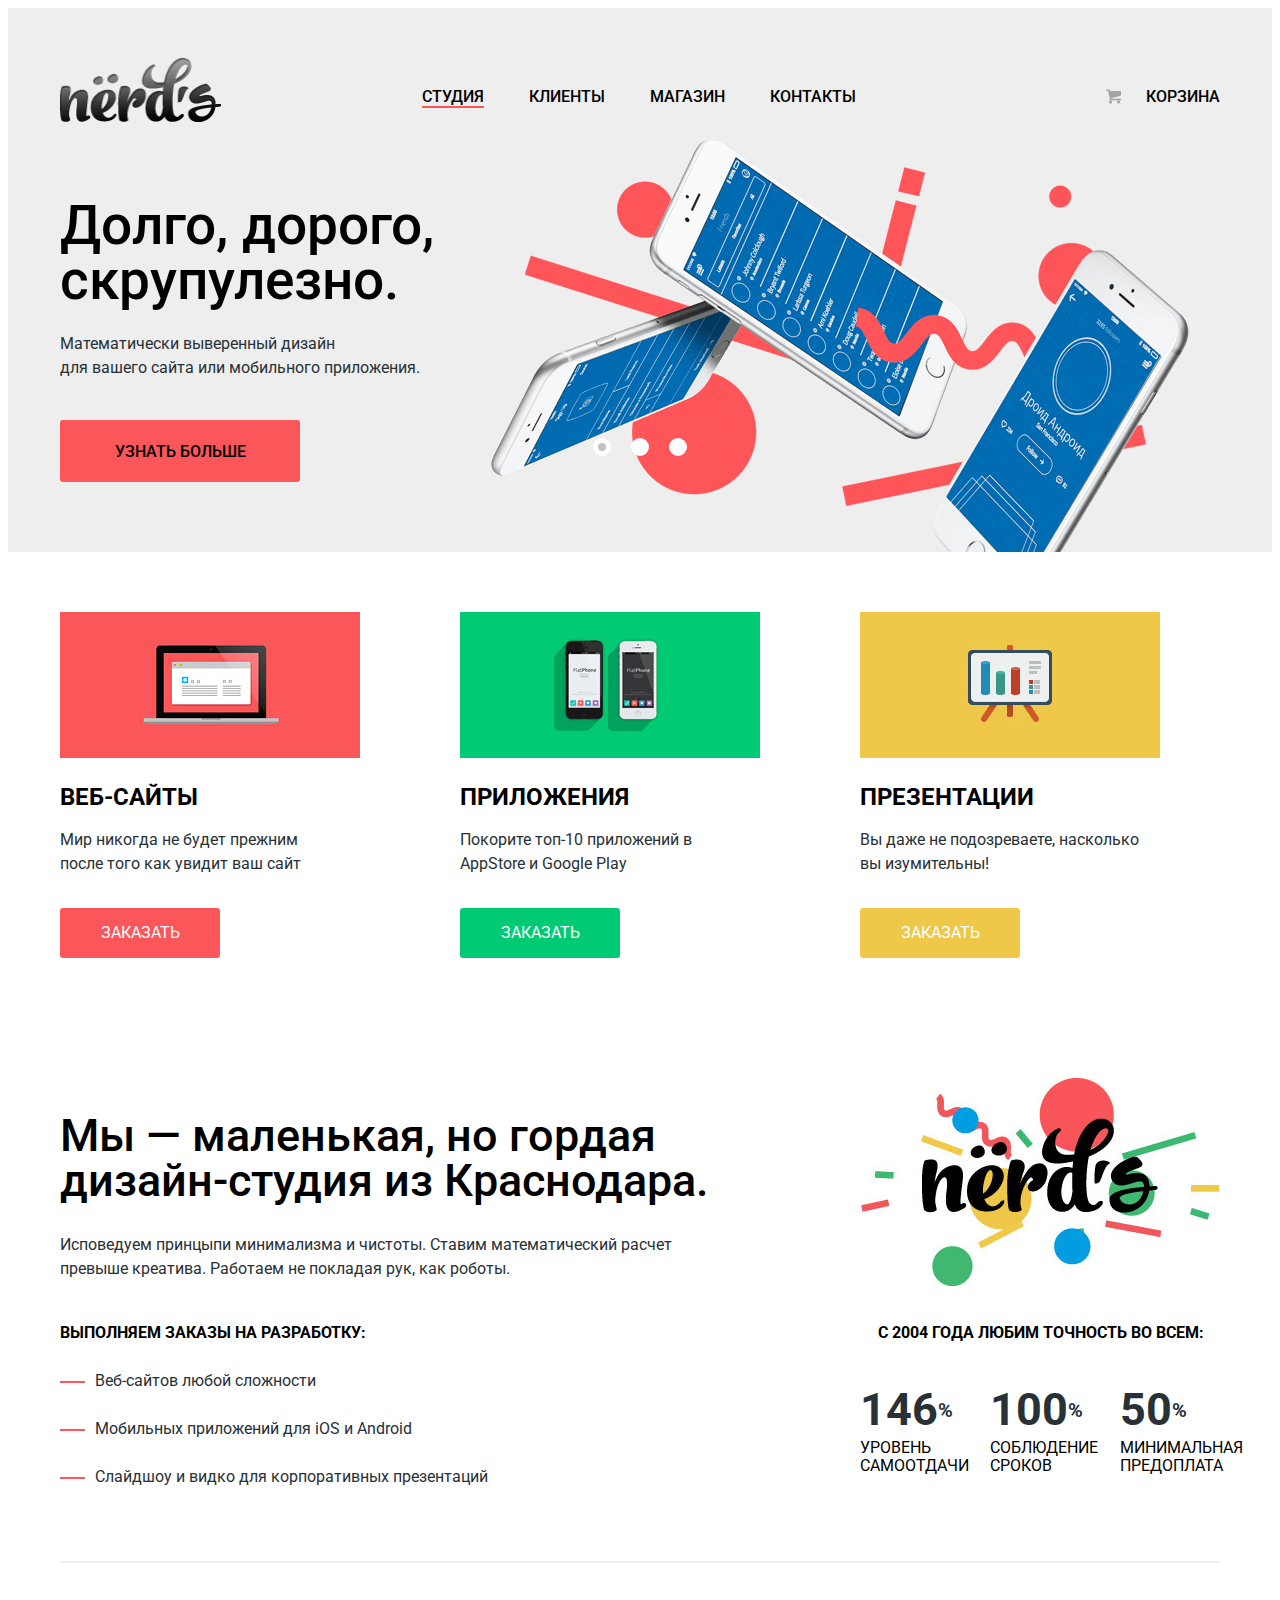
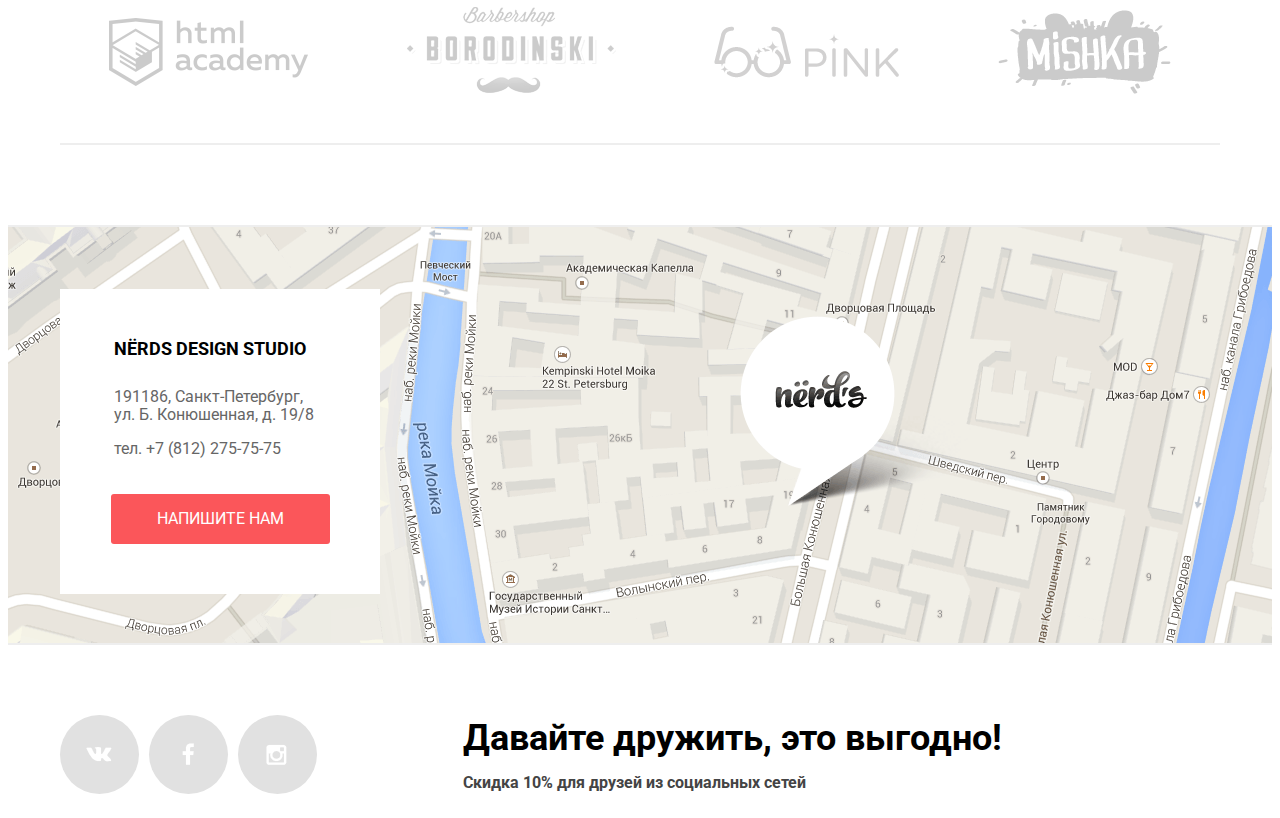
==== commit 473d2a7c: "finish index.html" ====
--- a/index.html
+++ b/index.html
@@ -15,7 +15,7 @@
         <nav class="navigation">
           <ul>
             <li>
-              <a href="#">Студия</a>
+              <a class="active" href="#">Студия</a>
             </li>
             <li>
               <a href="#">Клиенты</a>
@@ -33,20 +33,38 @@
         </div>
       </div>
 
-      <div class="slider">
+      <div class="slider clearfix">
         <div class="container clearfix">
-          <div class="slider-slogan">
-            <b>Долго, дорого, скрупулезно.</b>
+          <input type="radio" id="btn-1" name="toggle" checked>
+          <input type="radio" id="btn-2" name="toggle">
+          <input type="radio" id="btn-3" name="toggle">
+        <div class="slider-controls">
+          <label for="btn-1"></label>
+          <label for="btn-2"></label>
+          <label for="btn-3"></label>
+        </div>
+        <div class="slides">
+          <div class="slider-item">
+            <h2 class="slider-title">Долго, дорого, скрупулезно.</h2>
+            <p>Математически выверенный дизайн<br>
+            для вашего сайта или мобильного приложения.</p>
+            <a href="#" class="btn know-more">Узнать больше</a>
           </div>
-          <div class="slider-image">
-             <img src="img/slide1.png" width="698" height="413">
+          <div class="slider-item">
+            <h2 class="slider-title">Любим математику как никто другой.</h2>
+            <p>Никакого креатива, только математические формулы
+            для расчета идеальных пропорций.</p>
+            <a href="#" class="btn know-more">Узнать больше</a>
           </div>
-          <div class="slider-description">
-            <p>Математически выверенный дизайн<br>для вашего сайта или мобильного приложения</p>
+          <div class="slider-item">
+            <h2 class="slider-title">Только ночь,<br> только хардкор.</h2>
+            <p>Работать днем, как все? Мы против этого.<br>
+            Ближе к полуночи работа только начинается.</p>
+            <a href="#" class="btn know-more">Узнать больше</a>
           </div>
-          <a class="btn-large" href="#">Узнать больше</a>
         </div>
       </div>
+
     </header>
   
     <main class="container main">
@@ -62,7 +80,7 @@
           <div class="item-slogan">
             <p>Мир никогда не будет прежним<br>после того как увидит ваш сайт</p>
           </div>
-          <a class="btn-small" href="#">Заказать</a>
+          <a class="btn btn-cite" href="#">Заказать</a>
         </div>
         <div class="catalog-price">
           <div class="item-illustration">
@@ -74,7 +92,7 @@
           <div class="item-slogan">
             <p>Покорите топ-10 приложений в AppStore и Google Play</p>
           </div>
-          <a class="btn-small" href="#">Заказать</a>
+          <a class="btn btn-app" href="#">Заказать</a>
         </div>
         <div class="catalog-price">
           <div class="item-illustration">
@@ -86,7 +104,7 @@
           <div class="item-slogan">
             <p>Вы даже не подозреваете, насколько вы изумительны!</p>
           </div>
-          <a class="btn-small" href="#">Заказать</a>
+          <a class="btn btn-present" href="#">Заказать</a>
         </div>
       </div>
 
@@ -126,12 +144,12 @@
       
       <div class="map">
         <div class="container">
-          <form class="write-us">
+          <div class="write-us">
             <h4>Nёrds Design Studio</h4>
             <p>191186, Санкт-Петербург,<br>ул. Б. Конюшенная, д. 19/8</p>
             <p class="phone">тел. +7 (812) 275-75-75</p>
-            <div class="btn-footer"><a class="btn-large" href="#">Напишите нам</a></div>
-          </form>
+            <button class="btn contact-us" type="button">Напишите нам</button>
+          </div>
         </div>
       </div>
 
@@ -150,5 +168,26 @@
       </div>
 
     </footer>
+
+    <div class="modal-content">
+      <button class="close-btn" type="button">Закрыть</button>
+      <form class="form-contact" action="#" method="post">
+        <h2>Напишите нам</h2>
+        <p class="form-name">
+          <label for="type-name">Ваше имя:</label>
+          <input name="your-name" id="type-name" type="text" value="Представьтесь, пожалуйста">
+        </p>
+        <p class="form-e-mail">
+          <label for="type-e-mail">Ваш e-mail:</label>
+          <input name="e-mail" id="type-e-mail" type="email" value="Для отправки ответа">
+        </p>
+        <p class="form-message">
+          <label for="type-message">Текст письма:</label>
+          <textarea name="mail-content" id="type-message" rows="5">В свободной форме</textarea>
+        </p>
+        <input class="btn send-it" type="submit" value="Отправить">
+      </form>
+    </div>
+
   </body>
 </html>
--- a/css/style.css
+++ b/css/style.css
@@ -31,6 +31,14 @@
   margin-top: 49px;
 }
 
+.header-logo:hover {
+  opacity: 0.8;
+}
+
+.header-logo:active {
+  opacity: 0.3;
+}
+
 .navigation {
   float: left;
   width: 560px;
@@ -54,6 +62,19 @@
   margin-right: 0;
 }
 
+.navigation a:hover {
+  color: #fb565a;
+}
+
+.navigation a:active {
+  color: #000000;
+  opacity: 0.3;
+}
+
+.active {
+  border-bottom: 2px solid #fb565a;
+}
+
 .header a {
   color: #000000;
   text-decoration: none;
@@ -69,6 +90,15 @@
   float: right;
   width: 120px;
   margin-top: 74px;
+}
+
+.user-block a:hover {
+  color: #fb565a;
+}
+
+.user-block a:active {
+  color: #000000;
+  opacity: 0.3;
 }
 
 .login {
@@ -98,91 +128,143 @@
 }
 
 .slider {
-  min-height: 430px;
-  background-color: #eeeeee;
-  margin-bottom: 80px;
-}
-
-.slider-slogan {
-  float: left;
-  padding-top: 80px;
-  width: 400px;
-  margin-bottom: 20px;
-}
-
-.slider-slogan b{
-  color: #000000;
+  position: relative;
+  width: 1160px;
+  height: 430px;
+  margin: 0 auto;
+  clear: both;
+}
+
+.slider input[type=radio] {
+  position:absolute;
+  opacity:0;
+}
+
+.slider-controls {
+  position: absolute;
+  bottom: 96px;
+  width: 200px;
+  height: 18px;
+
+  left: 50%;
+  margin-left: -100px;
+  text-align: center;
+  z-index: 1000;
+}
+
+.slider-controls label {
+  display: inline-block;
+  width: 8px;
+  height: 8px;
+  margin: 0 8px;
+  border: 5px solid white;
+  border-radius: 50%;
+  background: white;
+  vertical-align: top;
+  border-radius: 50%;
+  cursor: pointer;
+}
+
+#btn-1:checked ~ .slider-controls label[for="btn-1"],
+#btn-2:checked ~ .slider-controls label[for="btn-2"],
+#btn-3:checked ~ .slider-controls label[for="btn-3"] {
+  background:#c1c1c1;
+}
+
+.slider-item {
+  position: absolute;
+  top: 0;
+  left: 0;
+  width: 100%;
+  height: 100%;
+  overflow: hidden;
+}
+
+.slider-title {
+  margin: 0;
+  margin-top: 76px;
+  margin-bottom: 24px;
+  width: 530px;
   font-family: 'Roboto', sans-serif;
   font-size: 55px;
   line-height: 55px;
   font-weight: 500;
-}
-
-.slider-description {
-  float: left;
-  width: 400px;
+  color: #000000;
+}
+
+.slider-item p {
+  margin: 0;
   padding: 0;
-  margin-bottom: 20px;
-}
-
-.slider-description p{
-  margin: 0;
-  margin-bottom: 20px;
+  margin-bottom: 40px;
+  width: 420px;
+  font-family: 'Roboto', sans-serif;
   color: #283136;
-  font-family: 'Roboto', sans-serif;
   font-size: 16px;
   line-height: 24px;
-  font-weight: 500;
-}
-
-.slider-image {
-  float: right;
-  width: 698px;
-  height: 413px;
-  padding-right: 31px;
-  padding-top: 17px;
-}
-
-.btn-large {
-  display: inline-block;
-  padding: 18px 54px;
-
-  margin: 0;
-  color: #283136;
-  font-family: 'Roboto', sans-serif;
-  font-size: 16px;
-  line-height: 18px;
-  font-weight: 500;
-
+  font-weight: 400;
+}
+
+.slider-item:nth-child(1) {
+  background-image: url("../img/slide1.png");
+  background-repeat: no-repeat;
+  background-position: 431px 17px;
+}
+
+.slider-item:nth-child(2) {
+  background-image: url("../img/slide2.png");
+  background-repeat: no-repeat;
+  background-position: 496px 0;
+}
+
+.slider-item:nth-child(3) {
+  background-image: url("../img/slide3.png");
+  background-repeat: no-repeat;
+  background-position: 401px 18px;
+}
+
+.slider-item {
+  display: none;
+}
+
+#btn-1:checked ~ .slides .slider-item:nth-child(1) {
+  display: block;
+}
+#btn-2:checked ~ .slides .slider-item:nth-child(2) {
+  display: block;
+}
+#btn-3:checked ~ .slides .slider-item:nth-child(3) {
+  display: block;
+}
+
+.btn {
+  display: block;
+  font-family: Roboto, sans-serif;
   color: #ffffff;
+  font-size: 16px;
+  line-height: 18px;
   text-transform: uppercase;
   text-decoration: none;
-
+  border: none;
+  border-radius: 3px;
+  cursor: pointer;
+}
+
+.know-more {
+  width: 240px;
+  padding: 17px 51px 15px;
+  text-align: center;
+  box-sizing: border-box;
   background-color: #fb565a;
-  border: none;
-  border-radius: 5px;
-  cursor: pointer;
-}
-
-.btn-small {
-  display: inline-block;
-  padding: 16px 40px;
-
-  margin: 0;
-  color: #283136;
-  font-family: 'Roboto', sans-serif;
-  font-size: 16px;
-  line-height: 18px;
-  font-weight: 500;
-
-  color: #ffffff;
-  text-transform: uppercase;
-  text-decoration: none;
-
-  background-color: #fb565a;
-  border: none;
-  border-radius: 5px;
-  cursor: pointer;
+}
+
+.know-more:hover {
+  background-color: #e74246;
+}
+
+.know-more:active {
+  box-shadow: inset 0 3px 0 0 #c13135;
+  background-color: #d7373b;
+  color: rgba(255,255,255,0.3);
 }
 
 .main {
@@ -235,6 +317,61 @@
   font-size: 16px;
   line-height: 24px;
   font-weight: 400;
+}
+
+.btn-cite {
+  width: 160px;
+  padding: 16px 39px;
+  text-align: center;
+  box-sizing: border-box;
+  background-color: #fb565a;
+}
+
+.btn-cite:hover {
+  background-color: #e74246;
+}
+
+.btn-cite:active {
+  box-shadow: inset 0 3px 0 0 #c13135;
+  background-color: #d7373b;
+  color: rgba(255,255,255,0.3);
+}
+
+.btn-app {
+  width: 160px;
+  padding: 16px 39px;
+  text-align: center;
+  box-sizing: border-box;
+  background-color: #00ca74;
+}
+
+.btn-app:hover {
+  background-color: #00bc6c;
+}
+
+.btn-app:active {
+  box-shadow: inset 0 3px 0 0 #009958;
+  background-color: #00aa62;
+  color: rgba(255,255,255,0.3);
+}
+
+
+.btn-present {
+  width: 160px;
+  padding: 16px 39px;
+  text-align: center;
+  box-sizing: border-box;
+  background-color: #efc84a;
+}
+
+.btn-present:hover {
+  background-color: #eab534;
+}
+
+.btn-present:active {
+  box-shadow: inset 0 3px 0 0 #ce961f;
+  background-color: #e5a722;
+  color: rgba(255,255,255,0.3);
 }
 
 .studio {
@@ -492,9 +629,26 @@
   text-decoration: none;
 }
 
-.btn-footer {
-  padding-left: 40px;
-  padding-top: 20px;
+.contact-us {
+  width: 219px;
+  padding: 16px 40px;
+  box-sizing: border-box;
+  text-align: center;
+  background-color: #fb565a;
+  margin-top: 36px;
+  margin-left: 51px;
+  margin-bottom: 47px;
+  outline: none;
+}
+
+.contact-us:hover {
+  background-color: #e74246;
+}
+
+.contact-us:active {
+  box-shadow: inset 0 3px 0 0 #c13135;
+  background-color: #d7373b;
+  color: rgba(255,255,255,0.3);
 }
 
 .social {
@@ -519,6 +673,15 @@
   background-color: #e1e1e1;
 }
 
+.social-btn:hover {
+  background-color: #e74246;
+}
+
+.social-btn:active {
+  box-shadow: inset 0 3px 0 0 #c13135;
+  background-color: #d7373b;
+}
+
 .social-btn-vk i {
   position: absolute;
   display: block;
@@ -530,6 +693,10 @@
   background: url("../img/vk-icon.png") no-repeat center;
 }
 
+.social-btn-vk:active i {
+  opacity: 0.3;
+}
+
 .social-btn-fb i {
   position: absolute;
   display: block;
@@ -540,6 +707,10 @@
   background: url("../img/fb-icon.png") no-repeat center;
 }
 
+.social-btn-fb:active i {
+  opacity: 0.3;
+}
+
 .social-btn-inst i {
   position: absolute;
   display: block;
@@ -548,6 +719,10 @@
   top: 29px;
   left: 28px;
   background: url("../img/insta-icon.png") no-repeat center;
+}
+
+.social-btn-inst:active i {
+  opacity: 0.3;
 }
 
 .social-slogan {
@@ -1043,7 +1218,7 @@
   background-color: #dfdfdf;
  }
 
- .page-btn:active {
+.page-btn:active {
   box-shadow: inset 0 3px 0 0 #bfbfbf;
   background-color: #d5d5d5;
   color: rgba(0,0,0,0.3);
@@ -1094,3 +1269,156 @@
   box-shadow: none;
   color: #000000;
 }
+
+.modal-content {
+  display: none;
+  position: fixed;
+  z-index: 2000;
+  width: 960px;
+  box-sizing: border-box;
+  bottom: 180px;
+  left: 50%;
+  margin-left: -480px;
+  background-color: #ffffff;
+  padding-left: 100px;
+  padding-right: 100px;
+  box-shadow: 0 15px 60px -2px #616262;
+}
+
+.close-btn {
+  position: absolute;
+  width: 21px;
+  height: 21px;
+
+  top: 78px;
+  right: 90px;
+
+  font-size: 0;
+  cursor: pointer;
+  border: none;
+  outline: none;
+  background: url("../img/close-cross.png") no-repeat center;
+}
+
+.close-btn:hover {
+  opacity: 0.3;
+}
+
+.close-btn:active {
+  opacity: 0.1;
+}
+
+.form-contact {
+  font-family: Roboto, sans-serif;
+  font-size: 0;
+}
+
+.form-contact h2 {
+  font-size: 45px;
+  line-height: 45px;
+  font-weight: 500;
+  color: #000000;
+
+  padding: 0;
+  margin: 0;
+  margin-top: 64px;
+  margin-bottom: 35px;
+}
+
+.form-contact label {
+  font-family: Roboto, sans-serif;
+  font-size: 16px;
+  line-height: 18px;
+  font-weight: 700;
+  color: #000000;
+  margin-bottom: 10px;
+}
+
+.form-name, .form-e-mail {
+  display: inline-block;
+  width: 360px;
+}
+
+.form-name input, .form-e-mail input {
+  width: 360px;
+  margin: 0;
+  box-sizing: border-box;
+  padding: 15px;
+
+  font-family: Roboto, sans-serif;
+  font-size: 16px;
+  line-height: 18px;
+  font-weight: 400;
+  color: rgba(68,68,68,0.5);
+
+  outline: none;
+  border: 2px solid #d7dcde;
+  border-radius: 5px;
+}
+
+.form-name {
+  padding: 0;
+  margin: 0;
+  margin-right: 40px;
+}
+
+.form-e-mail {
+  padding: 0;
+  margin: 0;
+}
+
+.form-message {
+  width: 960px;
+  margin-top: 33px;
+  margin-bottom: 47px;
+}
+
+.form-message textarea {
+  display: block;
+  width: 760px;
+  box-sizing: border-box;
+  margin: 0;
+  padding: 15px;
+
+  font-family: Roboto, sans-serif;
+  font-size: 16px;
+  line-height: 18px;
+  font-weight: 400;
+  color: rgba(68,68,68,0.5);
+
+  outline: none;
+  resize: none;
+  border: 2px solid #d7dcde;
+  border-radius: 5px;
+}
+
+.form-name input:hover, .form-e-mail input:hover,
+.form-message textarea:hover {
+  border: 2px solid #b4b9bb;
+}
+
+.form-name input:focus, .form-e-mail input:focus,
+.form-message textarea:focus {
+  border: 2px solid #000000;
+  color: rgba(68,68,68,1)
+}
+
+.send-it {
+  width: 260px;
+  padding: 17px 60px 15px;
+  margin-bottom: 85px;
+  text-align: center;
+  box-sizing: border-box;
+  background-color: #fb565a;
+  outline: none;
+}
+
+.send-it:hover {
+  background-color: #e74246;
+}
+
+.send-it:active {
+  box-shadow: inset 0 3px 0 0 #c13135;
+  background-color: #d7373b;
+  color: rgba(255,255,255,0.3);
+}
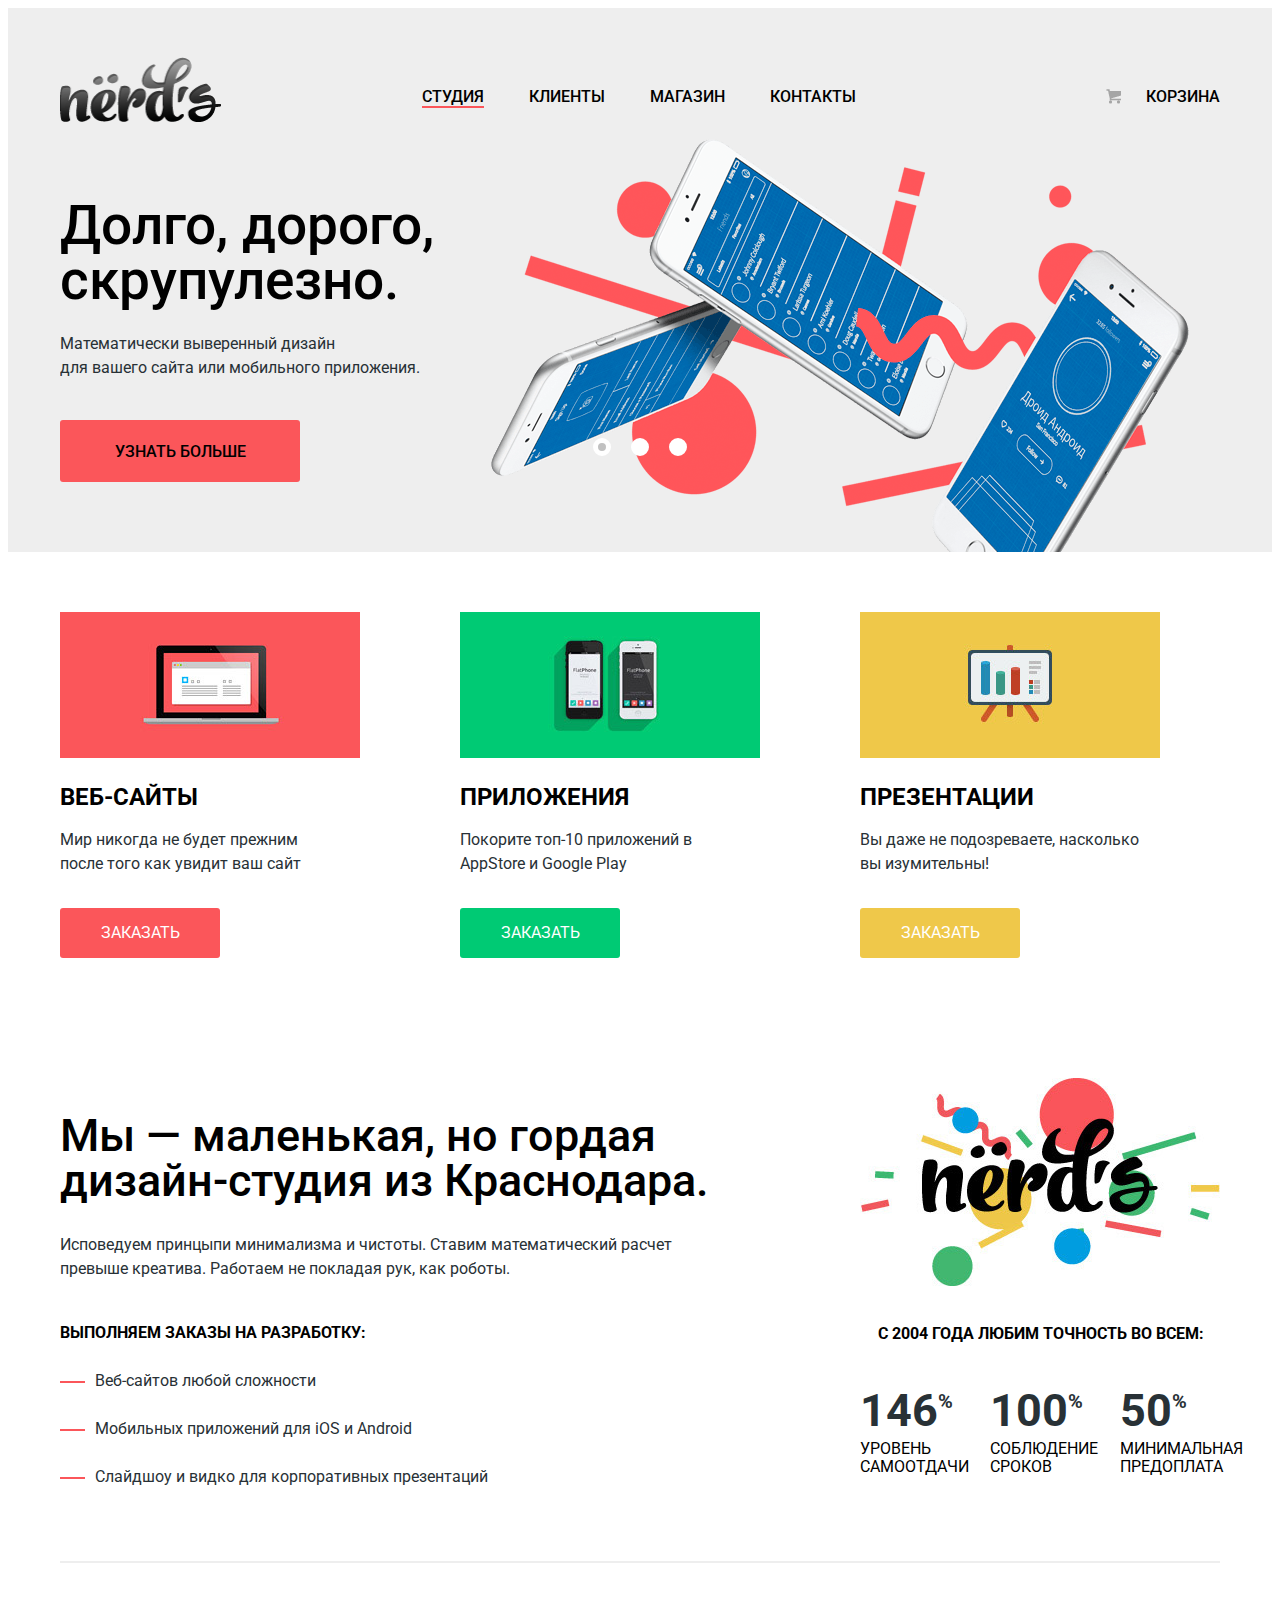
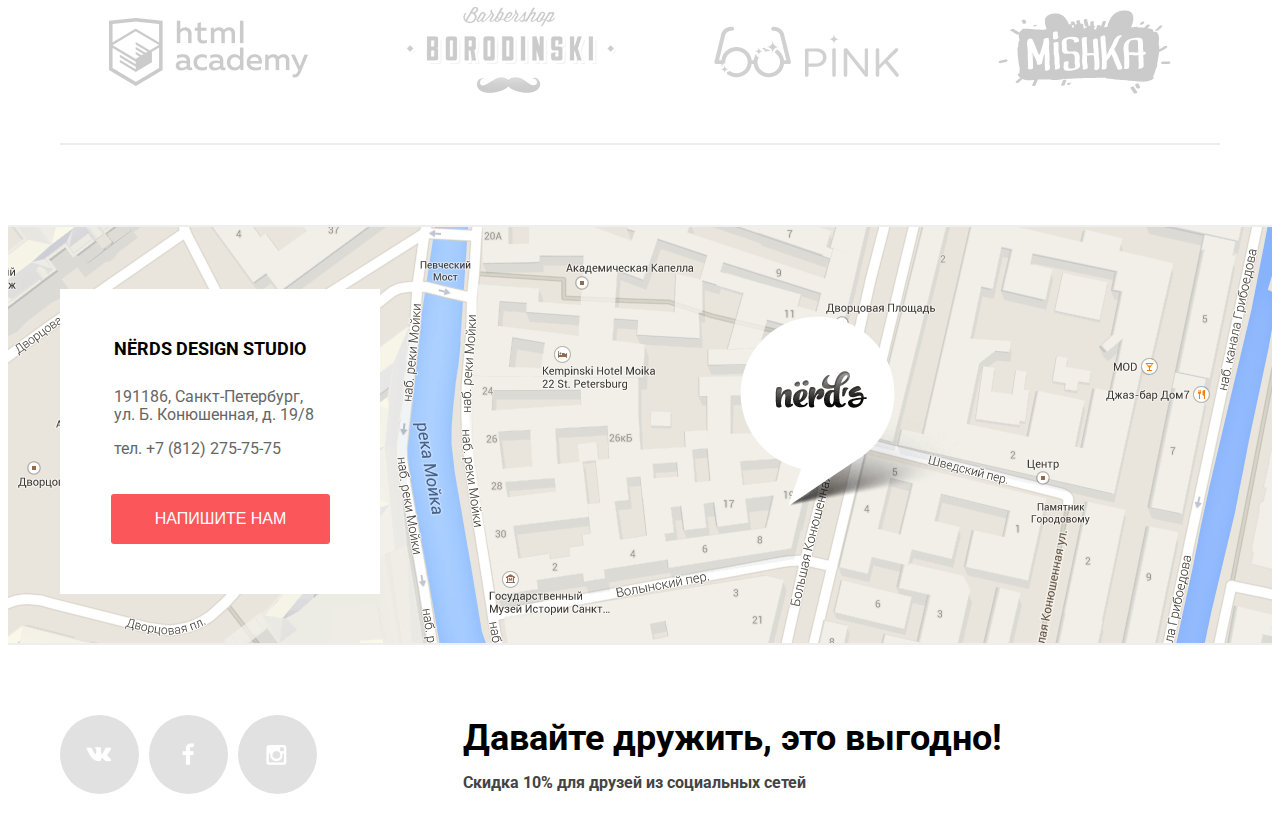
==== commit be6e2b0a: "fixs" ====
--- a/index.html
+++ b/index.html
@@ -3,8 +3,9 @@
   <head>
     <meta charset="utf-8">
     <title>HTML Academy: Нёрдс</title>
+    <link href="https://fonts.googleapis.com/css?family=Roboto:400,500,700&amp;subset=cyrillic" rel="stylesheet"> 
+    <link href="css/normalize.css" rel="stylesheet">
     <link href="css/style.css" rel="stylesheet">
-    <link href="https://fonts.googleapis.com/css?family=Roboto:400,500,700&amp;subset=cyrillic" rel="stylesheet"> 
   </head>
   <body>
     <header class="header">
@@ -38,29 +39,30 @@
           <input type="radio" id="btn-1" name="toggle" checked>
           <input type="radio" id="btn-2" name="toggle">
           <input type="radio" id="btn-3" name="toggle">
-        <div class="slider-controls">
-          <label for="btn-1"></label>
-          <label for="btn-2"></label>
-          <label for="btn-3"></label>
-        </div>
-        <div class="slides">
-          <div class="slider-item">
-            <h2 class="slider-title">Долго, дорого, скрупулезно.</h2>
-            <p>Математически выверенный дизайн<br>
-            для вашего сайта или мобильного приложения.</p>
-            <a href="#" class="btn know-more">Узнать больше</a>
+          <div class="slider-controls">
+            <label for="btn-1"></label>
+            <label for="btn-2"></label>
+            <label for="btn-3"></label>
           </div>
-          <div class="slider-item">
-            <h2 class="slider-title">Любим математику как никто другой.</h2>
-            <p>Никакого креатива, только математические формулы
-            для расчета идеальных пропорций.</p>
-            <a href="#" class="btn know-more">Узнать больше</a>
-          </div>
-          <div class="slider-item">
-            <h2 class="slider-title">Только ночь,<br> только хардкор.</h2>
-            <p>Работать днем, как все? Мы против этого.<br>
-            Ближе к полуночи работа только начинается.</p>
-            <a href="#" class="btn know-more">Узнать больше</a>
+          <div class="slides">
+            <div class="slider-item">
+              <h2 class="slider-title">Долго, дорого, скрупулезно.</h2>
+              <p>Математически выверенный дизайн<br>
+              для вашего сайта или мобильного приложения.</p>
+              <a href="#" class="btn know-more">Узнать больше</a>
+            </div>
+            <div class="slider-item">
+              <h2 class="slider-title">Любим математику как никто другой.</h2>
+              <p>Никакого креатива, только математические формулы
+              для расчета идеальных пропорций.</p>
+              <a href="#" class="btn know-more">Узнать больше</a>
+            </div>
+            <div class="slider-item">
+              <h2 class="slider-title">Только ночь,<br> только хардкор.</h2>
+              <p>Работать днем, как все? Мы против этого.<br>
+              Ближе к полуночи работа только начинается.</p>
+              <a href="#" class="btn know-more">Узнать больше</a>
+            </div>
           </div>
         </div>
       </div>
@@ -72,7 +74,7 @@
       <div class="main-catalog clearfix">
         <div class="catalog-price">
           <div class="item-illustration">
-            <img src="img/illustration-1.jpg" width="300" height="146">
+            <img src="img/illustration-1.jpg" width="300" height="146" alt="">
           </div>
           <div class="item-category">            
             <h2>Веб-сайты</h2>
@@ -84,7 +86,7 @@
         </div>
         <div class="catalog-price">
           <div class="item-illustration">
-            <img src="img/illustration-2.jpg" width="300" height="146">
+            <img src="img/illustration-2.jpg" width="300" height="146" alt="">
           </div>
           <div class="item-category">            
             <h2>Приложения</h2>
@@ -96,7 +98,7 @@
         </div>
         <div class="catalog-price">
           <div class="item-illustration">
-            <img src="img/illustration-3.jpg" width="300" height="146">
+            <img src="img/illustration-3.jpg" width="300" height="146" alt="">
           </div>
           <div class="item-category">            
             <h2>Презентации</h2>
@@ -114,7 +116,7 @@
           <p>Исповедуем принцыпи минимализма и чистоты. Ставим математический расчет<br>превыше креатива. Работаем не покладая рук, как роботы.</p>
         </div>
         <div class="studio-progress">
-          <img src="img/nerds-illustration.jpg" width="360" height="208">
+          <img src="img/nerds-illustration.jpg" width="360" height="208" alt="">
           <p>С 2004 года любим точность во всем:</p>
           <ul class="attainment">
             <li><span>146</span><sup>%</sup><p>Уровень самоотдачи</p></li>
@@ -133,10 +135,10 @@
       </div>
 
       <div class="clients">
-        <div class="clients-logo"><img src="img/logo-1.png" width="199" height="68"></div>
-        <div class="clients-logo"><img src="img/logo-2.png" width="209" height="90"></div>
-        <div class="clients-logo"><img src="img/logo-3.png" width="185" height="52"></div>
-        <div class="clients-logo"><img src="img/logo-4.png" width="173" height="84"></div>
+        <div class="clients-logo"><img src="img/logo-1.png" width="199" height="68" alt=""></div>
+        <div class="clients-logo"><img src="img/logo-2.png" width="209" height="90" alt=""></div>
+        <div class="clients-logo"><img src="img/logo-3.png" width="185" height="52" alt=""></div>
+        <div class="clients-logo"><img src="img/logo-4.png" width="173" height="84" alt=""></div>
       </div>
     </main>
 
--- a/css/style.css
+++ b/css/style.css
@@ -6,9 +6,9 @@
   clear: both;
 }
 
-.body {
+body {
   min-width: 1200px;
-  font-family: 'Roboto', sans-serif;
+  font-family: 'Roboto', "Arial", sans-serif;
 }
 
 .header {
@@ -80,7 +80,6 @@
   text-decoration: none;
   text-transform: uppercase;
 
-  font-family: 'Roboto', sans-serif;
   font-size: 16px;
   line-height: 30px;
   font-weight: 500;
@@ -108,7 +107,6 @@
   padding-left: 46px;
 
   color: #000000;
-  font-family: 'Roboto', sans-serif;
   font-size: 16px;
   line-height: 30px;
   font-weight: 500;
@@ -185,7 +183,6 @@
   margin-top: 76px;
   margin-bottom: 24px;
   width: 530px;
-  font-family: 'Roboto', sans-serif;
   font-size: 55px;
   line-height: 55px;
   font-weight: 500;
@@ -197,7 +194,6 @@
   padding: 0;
   margin-bottom: 40px;
   width: 420px;
-  font-family: 'Roboto', sans-serif;
   color: #283136;
   font-size: 16px;
   line-height: 24px;
@@ -238,7 +234,6 @@
 
 .btn {
   display: block;
-  font-family: Roboto, sans-serif;
   color: #ffffff;
   font-size: 16px;
   line-height: 18px;
@@ -299,7 +294,6 @@
   padding: 0;
 
   color: #000000;
-  font-family: 'Roboto', sans-serif;
   font-size: 24px;
   line-height: 30px;
   font-weight: 700;
@@ -313,7 +307,6 @@
 .item-slogan p {
   margin-right: 10px;
   color: #283136;
-  font-family: 'Roboto', sans-serif;
   font-size: 16px;
   line-height: 24px;
   font-weight: 400;
@@ -389,7 +382,6 @@
 
 .studio-slogan b {
   color: #000000;
-  font-family: 'Roboto', sans-serif;
   font-size: 45px;
   line-height: 45px;
   font-weight: 500;
@@ -398,7 +390,6 @@
 .studio-slogan p {
   margin-top: 30px;
   color: #283136;
-  font-family: 'Roboto', sans-serif;
   font-size: 16px;
   line-height: 24px;
   font-weight: 400;
@@ -416,7 +407,6 @@
 
 .studio-progress p{
   color: #000000;
-  font-family: 'Roboto', sans-serif;
   font-size: 16px;
   line-height: 24px;
   font-weight: 700;
@@ -427,7 +417,6 @@
 
 .studio-progress li{
   color: #283136;
-  font-family: 'Roboto', sans-serif;
   font-size: 16px;
   line-height: 18px;
   font-weight: 400;
@@ -486,7 +475,6 @@
 
 .studio-services b {
   color: #000000;
-  font-family: 'Roboto', sans-serif;
   font-size: 16px;
   line-height: 24px;
   font-weight: 700;
@@ -504,7 +492,6 @@
 
 .studio-services li {
   color: #283136;
-  font-family: 'Roboto', sans-serif;
   font-size: 16px;
   line-height: 18px;
   font-weight: 400;
@@ -607,7 +594,6 @@
 }
 
 .write-us h4 {
-  font-family: 'Roboto', sans-serif;
   width: 213px;
   margin-left: auto;
   margin-right: auto;
@@ -622,7 +608,6 @@
   margin-left: auto;
   margin-right: auto;
   color: #666666;
-  font-family: 'Roboto', sans-serif;
   font-size: 16px;
   line-height: 18px;
   font-weight: 400;
@@ -732,7 +717,6 @@
 
 .social-slogan b {
   color: #000000;
-  font-family: 'Roboto', sans-serif;
   font-size: 36px;
   line-height: 36px;
   font-weight: 700;
@@ -740,14 +724,12 @@
 
 .social-slogan p {
   color: #444444;
-  font-family: 'Roboto', sans-serif;
   font-size: 16px;
   line-height: 22px;
   font-weight: 700;
 }
 
 .catalog-title {
-  font-family: 'Roboto', sans-serif;
   font-size: 55px;
   line-height: 55px;
   font-weight: 500;
@@ -773,7 +755,6 @@
 }
 
 .filters {
-  font-family: Roboto, sans-serif;
 }
 
  .filters h2 {
@@ -1207,7 +1188,6 @@
   text-align: center;
   vertical-align: middle;
 
-  font-family: Roboto, sans-serif;
   font-size: 16px;
   line-height: 18px;
   font-weight: 500;
@@ -1231,7 +1211,6 @@
   background-color: #eeeeee;
   border-radius: 3px;
 
-  font-family: Roboto, sans-serif;
   font-size: 16px;
   line-height: 18px;
   font-weight: 500;
@@ -1309,7 +1288,6 @@
 }
 
 .form-contact {
-  font-family: Roboto, sans-serif;
   font-size: 0;
 }
 
@@ -1326,7 +1304,6 @@
 }
 
 .form-contact label {
-  font-family: Roboto, sans-serif;
   font-size: 16px;
   line-height: 18px;
   font-weight: 700;
@@ -1345,7 +1322,6 @@
   box-sizing: border-box;
   padding: 15px;
 
-  font-family: Roboto, sans-serif;
   font-size: 16px;
   line-height: 18px;
   font-weight: 400;
@@ -1380,7 +1356,6 @@
   margin: 0;
   padding: 15px;
 
-  font-family: Roboto, sans-serif;
   font-size: 16px;
   line-height: 18px;
   font-weight: 400;
